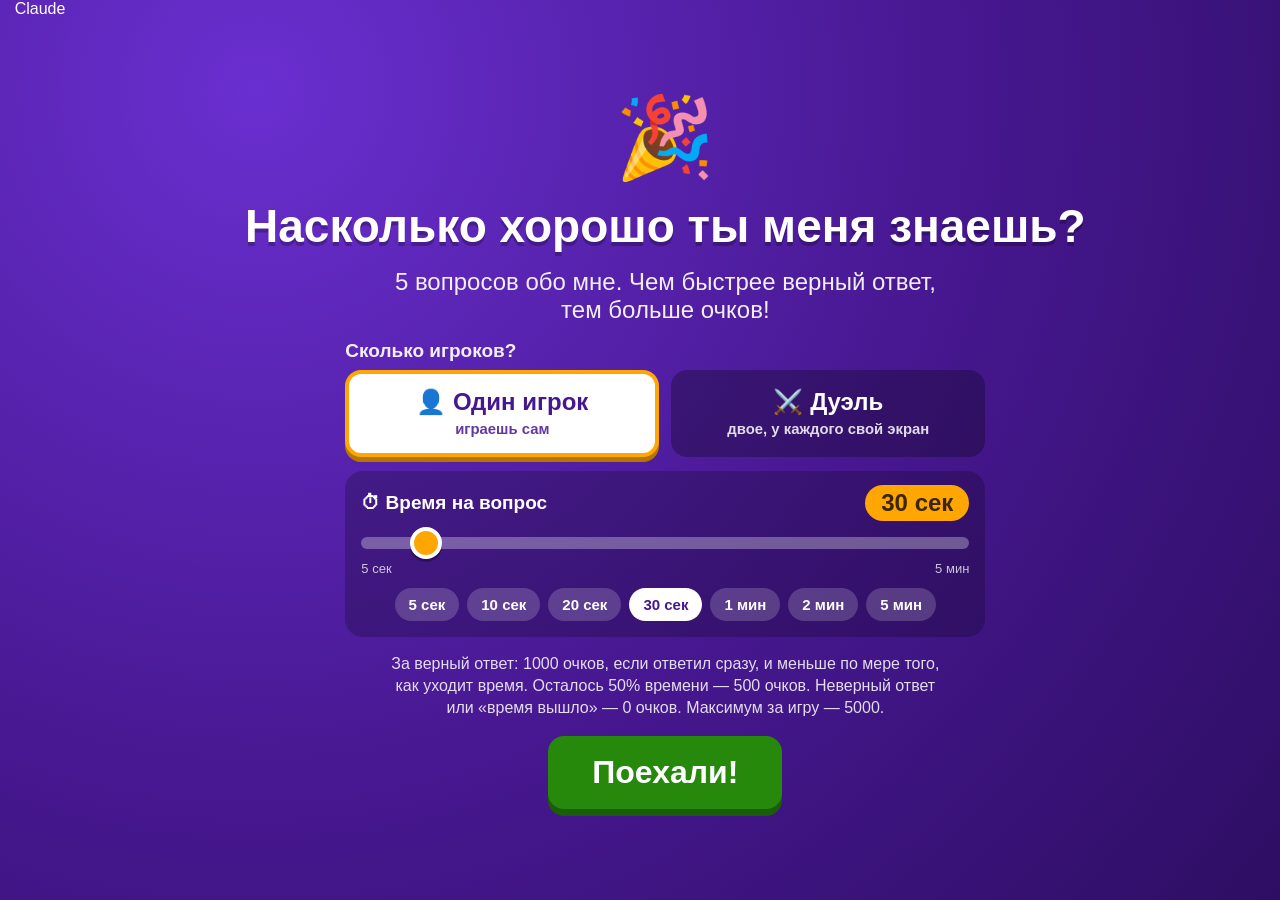
==== index.html.html @ 0a827921 "Add files via upload ok" ====
Claude
<!DOCTYPE html>
<html lang="ru">
<head>
<meta charset="UTF-8">
<meta name="viewport" content="width=device-width, initial-scale=1">
<title>Насколько хорошо ты меня знаешь?</title>
<style>
  * { box-sizing: border-box; margin: 0; padding: 0; -webkit-tap-highlight-color: transparent; }
  html, body { height: 100%; }
  body {
    font-family: "Trebuchet MS", "Segoe UI", Arial, sans-serif;
    background: #46178f;
    background: radial-gradient(circle at 20% 10%, #6a2fd0 0%, #46178f 55%, #2d0e63 100%);
    color: #fff;
    display: flex;
    justify-content: center;
    min-height: 100vh;
  }
  #app {
    width: 100%;
    max-width: 1200px;
    display: flex;
    flex-direction: column;
    padding: 14px;
    min-height: 100vh;
  }
  .screen { display: none; flex: 1; flex-direction: column; }
  .screen.active { display: flex; }

  /* ---------- Общие кнопки ---------- */
  .big-btn {
    border: none; cursor: pointer; color: #fff; font-weight: 800;
    font-family: inherit;
    font-size: clamp(22px, 6vw, 32px);
    padding: 18px 44px; border-radius: 16px;
    background: #26890c;
    box-shadow: 0 7px 0 #1a5f08;
    transition: transform .08s, box-shadow .08s;
  }
  .big-btn:hover { transform: translateY(-2px); box-shadow: 0 9px 0 #1a5f08; }
  .big-btn:active { transform: translateY(6px); box-shadow: 0 1px 0 #1a5f08; }
  .big-btn.blue { background: #1368ce; box-shadow: 0 7px 0 #0d4a94; }
  .big-btn.blue:hover { box-shadow: 0 9px 0 #0d4a94; }
  .big-btn.blue:active { box-shadow: 0 1px 0 #0d4a94; }
  .big-btn.orange { background: #ffa602; color: #3a2500; box-shadow: 0 7px 0 #b57600; }
  .big-btn.orange:hover { box-shadow: 0 9px 0 #b57600; }
  .big-btn.orange:active { box-shadow: 0 1px 0 #b57600; }
  .big-btn.mid { font-size: 20px; padding: 12px 26px; }
  .small-btn {
    border: none; cursor: pointer; color: #fff; font-family: inherit; font-weight: 800;
    font-size: 16px; padding: 8px 16px; border-radius: 12px;
    background: rgba(0,0,0,.3);
  }
  .small-btn:hover { background: rgba(0,0,0,.45); }

  /* ---------- Стартовый экран ---------- */
  .center {
    flex: 1; display: flex; flex-direction: column;
    align-items: center; justify-content: center; text-align: center; gap: 22px;
    padding: 20px 6px;
  }
  .logo { font-size: clamp(64px, 18vw, 110px); animation: bounce 1.6s ease-in-out infinite; }
  .start .logo { font-size: clamp(48px, 12vw, 80px); }
  .start { gap: 16px; }
  h1 { font-size: clamp(30px, 8vw, 54px); line-height: 1.1; text-shadow: 0 4px 0 rgba(0,0,0,.25); }
  .start h1 { font-size: clamp(28px, 7vw, 46px); }
  .sub { font-size: clamp(17px, 4.5vw, 24px); opacity: .92; max-width: 560px; }
  .hint { font-size: clamp(14px, 3.4vw, 16px); opacity: .85; max-width: 560px; line-height: 1.4; }

  .setup { width: 100%; max-width: 640px; display: flex; flex-direction: column; gap: 14px; text-align: left; }
  .setup-title { font-weight: 800; font-size: clamp(16px, 4vw, 19px); opacity: .92; margin-bottom: 8px; }
  .mode-row { display: flex; gap: 12px; }
  .mode-btn {
    flex: 1; cursor: pointer; font-family: inherit; font-weight: 800; color: #fff;
    background: rgba(0,0,0,.28); border: 4px solid transparent; border-radius: 16px;
    padding: 14px 10px; font-size: clamp(17px, 4.4vw, 24px); line-height: 1.2; text-align: center;
    transition: transform .08s, background .15s;
  }
  .mode-btn small { display: block; font-weight: 600; font-size: .62em; opacity: .85; margin-top: 4px; }
  .mode-btn:hover { transform: translateY(-2px); }
  .mode-btn.active { background: #fff; color: #46178f; border-color: #ffa602; box-shadow: 0 5px 0 #b57600; }
  .time-card { background: rgba(0,0,0,.22); border-radius: 18px; padding: 14px 16px 16px; }
  .time-head { display: flex; justify-content: space-between; align-items: center; gap: 10px; margin-bottom: 4px; font-weight: 800; font-size: clamp(16px, 4vw, 19px); }
  .time-value { background: #ffa602; color: #3a2500; border-radius: 999px; padding: 4px 16px; font-size: clamp(18px, 4.6vw, 24px); font-weight: 900; white-space: nowrap; }
  #time-range { -webkit-appearance: none; appearance: none; width: 100%; height: 36px; background: transparent; cursor: pointer; }
  #time-range::-webkit-slider-runnable-track { height: 12px; border-radius: 99px; background: rgba(255,255,255,.3); }
  #time-range::-webkit-slider-thumb { -webkit-appearance: none; appearance: none; width: 32px; height: 32px; margin-top: -10px; border-radius: 50%; background: #ffa602; border: 4px solid #fff; box-shadow: 0 3px 0 rgba(0,0,0,.3); }
  #time-range::-moz-range-track { height: 12px; border-radius: 99px; background: rgba(255,255,255,.3); }
  #time-range::-moz-range-thumb { width: 24px; height: 24px; border-radius: 50%; background: #ffa602; border: 4px solid #fff; }
  .range-scale { display: flex; justify-content: space-between; font-size: 13px; opacity: .75; }
  .chips { display: flex; flex-wrap: wrap; gap: 8px; margin-top: 12px; justify-content: center; }
  .chip {
    border: none; cursor: pointer; font-family: inherit; font-weight: 800; color: #fff;
    background: rgba(255,255,255,.18); border-radius: 999px; padding: 8px 14px; font-size: 15px;
  }
  .chip:hover { background: rgba(255,255,255,.3); }
  .chip.active { background: #fff; color: #46178f; }

  /* ---------- Игровой экран ---------- */
  .gamebar { margin-bottom: 8px; }
  .arena { flex: 1; position: relative; }
  .arena.solo { display: flex; flex-direction: column; max-width: 900px; width: 100%; margin: 0 auto; }
  .arena.duel { display: grid; grid-template-columns: 1fr 1fr; gap: 14px; }

  .vs {
    position: absolute; left: 50%; top: 50%; transform: translate(-50%, -50%);
    width: 56px; height: 56px; border-radius: 50%; z-index: 5;
    background: #ffa602; color: #3a2500; font-weight: 900; font-size: 20px;
    display: flex; align-items: center; justify-content: center;
    box-shadow: 0 4px 0 #b57600, 0 0 0 5px #46178f;
  }

  .banner {
    display: none; background: #fff; color: #222; border-radius: 18px;
    padding: 14px 16px; margin-bottom: 12px; gap: 12px;
    flex-wrap: wrap; align-items: center; justify-content: center; text-align: center;
    box-shadow: 0 6px 0 rgba(0,0,0,.25);
  }
  .banner.show { display: flex; animation: pop .5s ease; }
  .banner-text { font-size: clamp(20px, 4.6vw, 30px); font-weight: 900; flex: 1 1 260px; }
  .banner-btns { display: flex; gap: 10px; flex-wrap: wrap; justify-content: center; }

  /* ---------- Панель игрока ---------- */
  .panel {
    --q: clamp(22px, 5.6vw, 38px);
    --a: clamp(19px, 4.8vw, 32px);
    --ah: 110px;
    --qh: 110px;
    --pc: #ffffff;
    display: flex; flex-direction: column; min-width: 0; flex: 1;
  }
  .panel.duel {
    --q: clamp(16px, 2.3vw, 28px);
    --a: clamp(15px, 1.9vw, 24px);
    --ah: 76px;
    --qh: 84px;
    border: 4px solid var(--pc);
    background: rgba(0,0,0,.2);
    border-radius: 22px;
    padding: 10px;
    transition: box-shadow .3s;
  }
  .panel.duel.winner { box-shadow: 0 0 0 5px #ffd54a, 0 0 30px 6px rgba(255,213,74,.6); }
  .quiz { flex: 1; display: flex; flex-direction: column; }

  .topbar { display: flex; align-items: center; justify-content: space-between; gap: 8px; margin-bottom: 10px; flex-wrap: wrap; }
  .pill {
    background: rgba(0,0,0,.28); border-radius: 999px;
    padding: 8px 18px; font-weight: 800; font-size: clamp(16px, 4.2vw, 22px);
    white-space: nowrap;
  }
  .panel.duel .pill { padding: 5px 12px; font-size: clamp(13px, 1.6vw, 18px); }
  .pill.name { color: #fff; text-shadow: 0 1px 0 rgba(0,0,0,.3); }
  .pill.score { background: #ffa602; color: #3a2500; box-shadow: 0 4px 0 #b57600; }
  .pill.score.pop { animation: pop .4s ease; }
  .pill.time { min-width: 84px; text-align: center; }
  .pill.time.low { background: #e21b3c; animation: pulse .6s ease-in-out infinite; }
  .progress { height: 10px; background: rgba(255,255,255,.2); border-radius: 99px; overflow: hidden; margin-bottom: 10px; }
  .panel.duel .progress { height: 8px; margin-bottom: 8px; }
  .progress > div { height: 100%; width: 0; background: #fff; border-radius: 99px; transition: width .4s ease; }

  /* Полоска времени с очками, которые можно заработать прямо сейчас */
  .timebar { position: relative; height: 22px; background: rgba(255,255,255,.2); border-radius: 99px; overflow: hidden; margin-bottom: 12px; }
  .panel.duel .timebar { height: 18px; margin-bottom: 10px; }
  .timebar > div { height: 100%; width: 100%; background: #4cd137; border-radius: 99px; transition: width .12s linear, background .3s; }
  .timebar > div.orange { background: #ffa602; }
  .timebar > div.red { background: #e21b3c; }
  .timelabel {
    position: absolute; top: 0; left: 0; right: 0; bottom: 0;
    display: flex; align-items: center; justify-content: center;
    font-size: 14px; font-weight: 900; text-shadow: 0 1px 3px rgba(0,0,0,.7);
  }
  .panel.duel .timelabel { font-size: 12px; }

  .question-box {
    background: #fff; color: #222; border-radius: 18px;
    padding: 18px 14px; text-align: center;
    font-size: var(--q); font-weight: 800; line-height: 1.2;
    box-shadow: 0 6px 0 rgba(0,0,0,.25);
    min-height: var(--qh); display: flex; align-items: center; justify-content: center;
    margin-bottom: 12px;
  }
  .panel.duel .question-box { padding: 10px 10px; box-shadow: 0 4px 0 rgba(0,0,0,.25); border-radius: 14px; }

  .answers {
    flex: 1; display: grid; grid-template-columns: 1fr 1fr; gap: 12px;
    grid-auto-rows: minmax(var(--ah), 1fr);
  }
  .panel.duel .answers { gap: 8px; }
  .ans {
    border: none; cursor: pointer; color: #fff; font-family: inherit;
    border-radius: 14px; padding: 12px 14px;
    display: flex; align-items: center; gap: 12px; text-align: left;
    font-size: var(--a); font-weight: 800;
    box-shadow: 0 6px 0 rgba(0,0,0,.3);
    transition: transform .08s, box-shadow .08s, opacity .25s, filter .25s;
    position: relative; overflow: hidden;
  }
  .panel.duel .ans { padding: 8px 10px; gap: 8px; box-shadow: 0 4px 0 rgba(0,0,0,.3); border-radius: 12px; }
  .ans .shape { font-size: calc(var(--a) * 1.2); width: 1.2em; text-align: center; flex-shrink: 0; text-shadow: 0 2px 0 rgba(0,0,0,.25); }
  .ans .txt { flex: 1; word-break: break-word; line-height: 1.15; }
  .ans .mark { font-size: calc(var(--a) * 1.2); }
  .ans .keyhint {
    position: absolute; bottom: 3px; right: 6px;
    background: rgba(0,0,0,.35); border-radius: 6px;
    font-size: 12px; padding: 1px 7px; font-weight: 800;
  }
  .ans:hover:not(:disabled) { transform: translateY(-2px); }
  .ans:active:not(:disabled) { transform: translateY(4px); box-shadow: 0 1px 0 rgba(0,0,0,.3); }
  .ans.c0 { background: #e21b3c; }
  .ans.c1 { background: #1368ce; }
  .ans.c2 { background: #d89e00; }
  .ans.c3 { background: #26890c; }
  .ans:disabled { cursor: default; }
  .ans.dim { opacity: .35; filter: grayscale(.6); }
  .ans.right { animation: pop .5s ease; outline: 5px solid #fff; }
  .ans.wrong { animation: shake .45s ease; }

  .feedback { margin-top: 12px; display: none; flex-direction: column; align-items: center; gap: 12px; }
  .feedback.show { display: flex; }
  .fb-text {
    font-size: clamp(20px, 5vw, 30px); font-weight: 800; text-align: center;
    padding: 10px 20px; border-radius: 14px; width: 100%;
  }
  .fb-text.ok { background: #26890c; }
  .fb-text.bad { background: #e21b3c; }
  .panel.duel .feedback { flex-direction: row; gap: 8px; margin-top: 8px; }
  .panel.duel .fb-text { width: auto; flex: 1; font-size: clamp(14px, 1.7vw, 20px); padding: 8px 10px; }
  .panel.duel .big-btn { font-size: clamp(15px, 1.8vw, 20px); padding: 10px 16px; box-shadow: 0 5px 0 #0d4a94; white-space: nowrap; }

  /* ---------- Результат игрока ---------- */
  .result { padding: 10px 4px; gap: 14px; }
  .result-score {
    font-size: clamp(60px, 20vw, 120px); font-weight: 900; line-height: 1;
    background: #ffa602; color: #3a2500; border-radius: 28px;
    padding: 14px 34px; box-shadow: 0 8px 0 #b57600;
    animation: pop .7s ease;
  }
  .result-sub { font-size: clamp(16px, 4vw, 22px); font-weight: 800; opacity: .92; }
  .result-emoji { font-size: clamp(70px, 20vw, 120px); animation: bounce 1.4s ease-in-out infinite; }
  .result-title { font-size: clamp(28px, 7vw, 46px); font-weight: 900; }
  .result-text { font-size: clamp(18px, 4.6vw, 26px); max-width: 600px; line-height: 1.3; }
  .result-note { font-size: clamp(16px, 4vw, 22px); font-weight: 800; opacity: .9; animation: blink 1.4s ease-in-out infinite; }
  .result-btns { display: flex; gap: 12px; flex-wrap: wrap; justify-content: center; }
  .panel.duel .result-emoji { font-size: clamp(48px, 7vw, 80px); }
  .panel.duel .result-score { font-size: clamp(40px, 6vw, 72px); padding: 8px 22px; border-radius: 20px; }
  .panel.duel .result-sub { font-size: clamp(13px, 1.7vw, 18px); }
  .panel.duel .result-title { font-size: clamp(20px, 3vw, 32px); }
  .panel.duel .result-text { font-size: clamp(15px, 2vw, 20px); }
  .panel.duel .result-note { font-size: clamp(14px, 1.8vw, 18px); }

  .confetti { position: fixed; top: -20px; width: 12px; height: 18px; z-index: 10; pointer-events: none; animation: fall linear forwards; }

  @keyframes bounce { 0%,100% { transform: translateY(0) } 50% { transform: translateY(-14px) } }
  @keyframes pop { 0% { transform: scale(1) } 40% { transform: scale(1.12) } 100% { transform: scale(1) } }
  @keyframes pulse { 0%,100% { transform: scale(1) } 50% { transform: scale(1.08) } }
  @keyframes shake { 0%,100% { transform: translateX(0) } 20% { transform: translateX(-10px) } 40% { transform: translateX(10px) } 60% { transform: translateX(-8px) } 80% { transform: translateX(8px) } }
  @keyframes fall { to { transform: translateY(110vh) rotate(720deg); opacity: .9; } }
  @keyframes blink { 0%,100% { opacity: .95 } 50% { opacity: .45 } }

  /* Подсказки клавиш не нужны на сенсорных экранах */
  @media (hover: none) { .ans .keyhint { display: none; } }

  /* Узкие экраны (телефон вертикально) */
  @media (max-width: 700px) {
    #app { padding: 10px; }
    .arena.duel { grid-template-columns: 1fr; gap: 12px; }
    .vs { display: none; }
    .panel.duel { --q: 18px; --a: 16px; --ah: 58px; --qh: 66px; padding: 8px; }
    .panel.duel .pill { font-size: 14px; }
    .panel.duel .fb-text { font-size: 15px; }
    .panel.duel .big-btn { font-size: 16px; padding: 9px 14px; }
    .panel.duel .result-emoji { font-size: 52px; }
    .panel.duel .result-score { font-size: 46px; }
    .panel.duel .result-title { font-size: 22px; }
    .panel.duel .result-text { font-size: 16px; }
  }
  @media (max-width: 560px) {
    .panel.solo .answers { grid-template-columns: 1fr; grid-auto-rows: minmax(74px, auto); gap: 10px; }
    .panel.solo .question-box { min-height: 90px; padding: 16px 12px; }
  }
</style>
</head>
<body>
<div id="app">

  <!-- Старт и настройки -->
  <section id="screen-start" class="screen active">
    <div class="center start">
      <div class="logo">🎉</div>
      <h1>Насколько хорошо ты меня знаешь?</h1>
      <p class="sub">5 вопросов обо мне. Чем быстрее верный ответ, тем больше очков!</p>

      <div class="setup">
        <div>
          <div class="setup-title">Сколько игроков?</div>
          <div class="mode-row">
            <button class="mode-btn active" id="btn-mode-solo" type="button">👤 Один игрок<small>играешь сам</small></button>
            <button class="mode-btn" id="btn-mode-duel" type="button">⚔️ Дуэль<small>двое, у каждого свой экран</small></button>
          </div>
        </div>

        <div class="time-card">
          <div class="time-head">
            <span>⏱ Время на вопрос</span>
            <span class="time-value" id="time-value">30 сек</span>
          </div>
          <input type="range" id="time-range" min="5" max="300" step="5" value="30" aria-label="Время на вопрос">
          <div class="range-scale"><span>5 сек</span><span>5 мин</span></div>
          <div class="chips" id="presets"></div>
        </div>
      </div>

      <p class="hint">За верный ответ: 1000 очков, если ответил сразу, и меньше по мере того, как уходит время. Осталось 50% времени — 500 очков. Неверный ответ или «время вышло» — 0 очков. Максимум за игру — 5000.</p>
      <p class="hint" id="duel-hint" style="display:none">В дуэли на телефоне и планшете жмите на свою половину. На компьютере: Игрок 1 — клавиши A S D F, Игрок 2 — клавиши J K L ;</p>

      <button class="big-btn" id="btn-start" type="button">Поехали!</button>
    </div>
  </section>

  <!-- Игра -->
  <section id="screen-game" class="screen">
    <div class="gamebar"><button class="small-btn" id="btn-menu" type="button">← В меню</button></div>
    <div class="banner" id="banner"></div>
    <div class="arena" id="arena"></div>
  </section>

</div>

<script>
(function () {
  var QUESTIONS = [
    { q: "Какой мой любимый цвет?",
      a: ["Красный", "Синий", "Чёрный", "Оранжевый"], c: 3 },
    { q: "Какая моя любимая аудиокнига?",
      a: ["Гарри Поттер", "Как приручить дракона", "Приключения семейки из Шербура", "Алиса в Стране чудес"], c: 0 },
    { q: "Какая моя любимая игра?",
      a: ["Minecraft", "Roblox", "Dors Paradox", "Portal 2"], c: 0 },
    { q: "Сколько мне лет?",
      a: ["9", "10", "11", "8"], c: 1 },
    { q: "Какая моя позиция в футболе?",
      a: ["Защитник", "Вратарь", "Нападающий", "Полузащитник"], c: 0 }
  ];

  var MAX_POINTS = 1000;           // очков за верный ответ при 100% оставшегося времени
  var TIMEUP = "Время вышло! ⏰";
  var SHAPES = ["▲", "◆", "●", "■"];
  var GOOD_EMO = ["🎉", "🔥", "😎", "🚀", "👏"];
  var BAD = ["Не угадал(а) 😅", "Мимо! Но не сдавайся 💪", "Ой, почти 🙈", "Не-а! Бывает 🤷", "Увы, не то 😄"];

  var RESULTS = [
    { min: 5, emoji: "🏆", title: "Ты мой лучший друг!",
      text: "Ты знаешь обо мне ВСЁ! Даже я бы так не ответил(а). Звание «Супердруг» твоё!" },
    { min: 4, emoji: "🥳", title: "Почти идеально!",
      text: "Всего одна ошибка! Ты настоящий друг, просто ещё немного секретов осталось." },
    { min: 3, emoji: "😎", title: "Хороший друг!",
      text: "Больше половины верно. Нам надо чаще гулять и болтать, чтобы стало 5 из 5!" },
    { min: 2, emoji: "🤔", title: "Мы только знакомимся",
      text: "Что-то ты угадал(а), но мне пора рассказать тебе о себе побольше!" },
    { min: 0, emoji: "🙈", title: "Эй, мы вообще знакомы?",
      text: "Почти ни одного балла... Не переживай! Попробуй ещё раз, теперь ты точно запомнишь." }
  ];

  var PRESETS = [[5, "5 сек"], [10, "10 сек"], [20, "20 сек"], [30, "30 сек"], [60, "1 мин"], [120, "2 мин"], [300, "5 мин"]];

  function $(id) { return document.getElementById(id); }

  function el(tag, cls, text) {
    var e = document.createElement(tag);
    if (cls) e.className = cls;
    if (text !== undefined && text !== null) e.textContent = text;
    return e;
  }

  function show(name) {
    var screens = document.querySelectorAll(".screen");
    for (var i = 0; i < screens.length; i++) screens[i].classList.remove("active");
    $("screen-" + name).classList.add("active");
    window.scrollTo(0, 0);
  }

  function pickResult(correct) {
    for (var i = 0; i < RESULTS.length; i++) {
      if (correct >= RESULTS[i].min) return RESULTS[i];
    }
    return RESULTS[RESULTS.length - 1];
  }

  function plural(n) {
    var a = n % 100, b = n % 10;
    if (a >= 11 && a <= 14) return "очков";
    if (b === 1) return "очко";
    if (b >= 2 && b <= 4) return "очка";
    return "очков";
  }

  function fmtTime(s) {
    if (s < 60) return s + " сек";
    var m = Math.floor(s / 60), r = s % 60;
    return r ? (m + " мин " + r + " сек") : (m + " мин");
  }

  function fmtClock(sec) {
    if (sec < 60) return String(sec);
    var m = Math.floor(sec / 60), r = sec % 60;
    return m + ":" + (r < 10 ? "0" : "") + r;
  }

  function confetti() {
    var colors = ["#e21b3c", "#1368ce", "#ffa602", "#26890c", "#ffffff", "#ff66c4"];
    for (var i = 0; i < 70; i++) {
      var d = document.createElement("div");
      d.className = "confetti";
      d.style.left = Math.random() * 100 + "vw";
      d.style.background = colors[Math.floor(Math.random() * colors.length)];
      d.style.animationDuration = (2.2 + Math.random() * 2.5) + "s";
      d.style.animationDelay = (Math.random() * 0.8) + "s";
      document.body.appendChild(d);
      (function (node) {
        setTimeout(function () { if (node.parentNode) node.parentNode.removeChild(node); }, 6000);
      })(d);
    }
  }

  /* =====================================================
     Панель игрока: у каждой панели своё состояние
     (номер вопроса, очки, таймер), поэтому игроки
     в дуэли никак не зависят друг от друга.
     ===================================================== */
  function Panel(cfg) {
    var N = QUESTIONS.length;
    var LIMIT_MS = (cfg.timeLimit || 30) * 1000;
    var idx = 0, score = 0, correct = 0, locked = false, done = false, lastChoose = 0;
    var timerId = null, deadline = 0;

    var root = el("div", "panel " + cfg.cls);
    if (cfg.color) root.style.setProperty("--pc", cfg.color);

    // --- вид с вопросами ---
    var quiz = el("div", "quiz");
    var top = el("div", "topbar");
    var namePill = null;
    if (cfg.name) {
      namePill = el("div", "pill name", cfg.name);
      namePill.style.background = cfg.color;
      top.appendChild(namePill);
    }
    var counter = el("div", "pill");
    var timePill = el("div", "pill time");
    var scoreEl = el("div", "pill score");
    top.appendChild(counter);
    top.appendChild(timePill);
    top.appendChild(scoreEl);

    var prog = el("div", "progress");
    var bar = el("div");
    prog.appendChild(bar);

    var tbar = el("div", "timebar");
    var timeFill = el("div");
    var timeLabel = el("span", "timelabel");
    tbar.appendChild(timeFill);
    tbar.appendChild(timeLabel);

    var qbox = el("div", "question-box");
    var answers = el("div", "answers");

    var fb = el("div", "feedback");
    var fbText = el("div", "fb-text");
    var nextBtn = el("button", "big-btn blue", "Дальше ➜");
    nextBtn.type = "button";
    fb.appendChild(fbText);
    fb.appendChild(nextBtn);

    quiz.appendChild(top);
    quiz.appendChild(prog);
    quiz.appendChild(tbar);
    quiz.appendChild(qbox);
    quiz.appendChild(answers);
    quiz.appendChild(fb);

    // --- вид с результатом ---
    var res = el("div", "center result");
    var rEmoji = el("div", "result-emoji");
    var rScore = el("div", "result-score");
    var rSub = el("div", "result-sub");
    var rTitle = el("div", "result-title");
    var rText = el("p", "result-text");
    var rNote = el("div", "result-note");
    res.appendChild(rEmoji);
    res.appendChild(rScore);
    res.appendChild(rSub);
    res.appendChild(rTitle);
    res.appendChild(rText);
    res.appendChild(rNote);
    if (!cfg.duel) {
      var rb = el("div", "result-btns");
      var again = el("button", "big-btn", "Сыграть ещё раз");
      again.type = "button";
      again.addEventListener("click", function () { if (cfg.onRestart) cfg.onRestart(); });
      var menu = el("button", "big-btn blue", "В меню");
      menu.type = "button";
      menu.addEventListener("click", function () { if (cfg.onMenu) cfg.onMenu(); });
      rb.appendChild(again);
      rb.appendChild(menu);
      res.appendChild(rb);
    }
    res.style.display = "none";

    root.appendChild(quiz);
    root.appendChild(res);

    function setScore(pop) {
      scoreEl.textContent = "Счёт: " + score;
      if (pop) {
        scoreEl.classList.remove("pop");
        void scoreEl.offsetWidth;
        scoreEl.classList.add("pop");
      }
    }

    // Очки строго по доле оставшегося времени: 100% = 1000, 50% = 500, 1% = 10
    function pointsFor(msLeft) {
      var frac = msLeft / LIMIT_MS;
      if (frac < 0) frac = 0;
      if (frac > 1) frac = 1;
      return Math.round(frac * MAX_POINTS);
    }

    function render() {
      locked = false;
      var item = QUESTIONS[idx];
      counter.textContent = cfg.duel ? ((idx + 1) + "/" + N) : ("Вопрос " + (idx + 1) + " из " + N);
      bar.style.width = (idx / N * 100) + "%";
      qbox.textContent = item.q;
      fb.classList.remove("show");
      setScore(false);

      answers.innerHTML = "";
      for (var i = 0; i < item.a.length; i++) {
        (function (i) {
          var b = el("button", "ans c" + i);
          b.type = "button";
          b.appendChild(el("span", "shape", SHAPES[i]));
          b.appendChild(el("span", "txt", item.a[i]));
          if (cfg.keyLabels) b.appendChild(el("span", "keyhint", cfg.keyLabels[i]));
          b.addEventListener("click", function () { choose(i); });
          answers.appendChild(b);
        })(i);
      }
      nextBtn.textContent = (idx === N - 1) ? "Результат 🏁" : "Дальше ➜";
      startTimer();
    }

    // ----- таймер вопроса (у каждой панели свой) -----
    function stopTimer() {
      if (timerId) { clearInterval(timerId); timerId = null; }
    }

    function updateTimerUI(ms) {
      if (ms < 0) ms = 0;
      var sec = Math.ceil(ms / 1000);
      var frac = ms / LIMIT_MS;
      timePill.textContent = "⏱ " + fmtClock(sec);
      timeFill.style.width = (frac * 100) + "%";
      timeLabel.textContent = "⚡ +" + pointsFor(ms);
      var red = frac <= 0.17 && sec <= 30;
      var orange = !red && frac <= 0.34 && sec <= 60;
      timePill.classList.toggle("low", red || orange);
      timeFill.className = red ? "red" : (orange ? "orange" : "");
    }

    function tick() {
      var left = deadline - Date.now();
      if (left <= 0) {
        stopTimer();
        updateTimerUI(0);
        timeUp();
        return;
      }
      updateTimerUI(left);
    }

    function startTimer() {
      stopTimer();
      deadline = Date.now() + LIMIT_MS;
      updateTimerUI(LIMIT_MS);
      timerId = setInterval(tick, 100);
    }

    // chosen: номер выбранного ответа или -1, если время вышло
    function reveal(chosen) {
      var item = QUESTIONS[idx];
      var buttons = answers.children;
      for (var k = 0; k < buttons.length; k++) {
        buttons[k].disabled = true;
        if (k === item.c) {
          buttons[k].classList.add("right");
          buttons[k].appendChild(el("span", "mark", "✓"));
        } else if (k === chosen) {
          buttons[k].classList.add("wrong");
          buttons[k].appendChild(el("span", "mark", "✗"));
        } else {
          buttons[k].classList.add("dim");
        }
      }
    }

    function choose(i) {
      if (locked || done) return;
      var left = deadline - Date.now();
      if (left <= 0) { stopTimer(); updateTimerUI(0); timeUp(); return; }
      locked = true;
      lastChoose = Date.now();
      stopTimer();
      var ok = (i === QUESTIONS[idx].c);
      reveal(i);

      if (ok) {
        var pts = pointsFor(left);
        score += pts;
        correct++;
        setScore(true);
        fbText.className = "fb-text ok";
        fbText.textContent = pts > 0
          ? ("Верно! +" + pts + " " + plural(pts) + " " + GOOD_EMO[idx % GOOD_EMO.length])
          : "Верно, но слишком поздно: +0 очков 😅";
      } else {
        fbText.className = "fb-text bad";
        fbText.textContent = BAD[idx % BAD.length];
      }
      fb.classList.add("show");
    }

    function timeUp() {
      if (locked || done) return;
      locked = true;
      lastChoose = Date.now();
      reveal(-1);
      fbText.className = "fb-text bad";
      fbText.textContent = TIMEUP;
      fb.classList.add("show");
    }

    function next() {
      if (!locked || done) return;
      idx++;
      if (idx >= N) { finish(); } else { render(); }
    }

    function finish() {
      done = true;
      stopTimer();
      var r = pickResult(correct);
      rEmoji.textContent = r.emoji;
      rScore.textContent = String(score);
      rSub.textContent = "очков из " + (N * MAX_POINTS) + " · верно " + correct + " из " + N;
      rTitle.textContent = r.title;
      rText.textContent = r.text;
      rNote.textContent = cfg.duel ? "⏳ Ждём соперника…" : "";
      quiz.style.display = "none";
      res.style.display = "";
      if (!cfg.duel && correct >= 4) confetti();
      if (cfg.onFinish) cfg.onFinish();
    }

    nextBtn.addEventListener("click", next);

    render();

    return {
      root: root,
      destroy: function () { stopTimer(); },
      isDone: function () { return done; },
      getScore: function () { return score; },
      setNote: function (t) { rNote.textContent = t; rNote.style.animation = "none"; },
      markWinner: function () {
        root.classList.add("winner");
        if (namePill) namePill.textContent = "👑 " + cfg.name;
      },
      handleKey: function (code) {
        if (!cfg.keys) return false;
        var k = cfg.keys.indexOf(code);
        if (k < 0) return false;
        if (done) return true;
        if (!locked) { choose(k); }
        else if (Date.now() - lastChoose > 600) { next(); }
        return true;
      }
    };
  }

  /* =====================================================
     Настройки и управление режимами
     ===================================================== */
  var settings = { mode: "solo", time: 30 };
  var arena = $("arena");
  var banner = $("banner");
  var rangeEl = $("time-range");
  var chips = [];
  var panels = [];
  var mode = "solo";

  function syncSetup() {
    rangeEl.value = String(settings.time);
    $("time-value").textContent = fmtTime(settings.time);
    for (var i = 0; i < chips.length; i++) {
      if (chips[i].secs === settings.time) chips[i].btn.classList.add("active");
      else chips[i].btn.classList.remove("active");
    }
    if (settings.mode === "solo") {
      $("btn-mode-solo").classList.add("active");
      $("btn-mode-duel").classList.remove("active");
    } else {
      $("btn-mode-duel").classList.add("active");
      $("btn-mode-solo").classList.remove("active");
    }
    $("duel-hint").style.display = settings.mode === "duel" ? "" : "none";
  }

  function buildPresets() {
    var box = $("presets");
    PRESETS.forEach(function (p) {
      var b = el("button", "chip", p[1]);
      b.type = "button";
      b.addEventListener("click", function () { settings.time = p[0]; syncSetup(); });
      box.appendChild(b);
      chips.push({ btn: b, secs: p[0] });
    });
  }

  function clearGame() {
    for (var i = 0; i < panels.length; i++) panels[i].destroy();
    panels = [];
    arena.innerHTML = "";
    banner.innerHTML = "";
    banner.classList.remove("show");
  }

  function toMenu() {
    clearGame();
    show("start");
  }

  function startGame() {
    mode = settings.mode;
    clearGame();
    arena.className = "arena " + mode;

    if (mode === "solo") {
      var p = Panel({
        cls: "solo", duel: false, timeLimit: settings.time,
        onRestart: startGame,
        onMenu: toMenu
      });
      panels.push(p);
      arena.appendChild(p.root);
    } else {
      var p1 = Panel({
        name: "Игрок 1", color: "#1fb6ff", cls: "duel", duel: true, timeLimit: settings.time,
        keys: ["KeyA", "KeyS", "KeyD", "KeyF"], keyLabels: ["A", "S", "D", "F"],
        onFinish: checkEnd
      });
      var p2 = Panel({
        name: "Игрок 2", color: "#ff4fa3", cls: "duel", duel: true, timeLimit: settings.time,
        keys: ["KeyJ", "KeyK", "KeyL", "Semicolon"], keyLabels: ["J", "K", "L", ";"],
        onFinish: checkEnd
      });
      panels.push(p1, p2);
      arena.appendChild(p1.root);
      arena.appendChild(el("div", "vs", "VS"));
      arena.appendChild(p2.root);
    }
    show("game");
  }

  function checkEnd() {
    if (mode !== "duel" || panels.length < 2) return;
    var a = panels[0], b = panels[1];
    if (!(a.isDone() && b.isDone())) return;

    var sa = a.getScore(), sb = b.getScore();
    var msg;
    if (sa === sb) {
      msg = "🤝 Ничья! " + sa + " : " + sb + " очков. Вы знаете меня одинаково хорошо!";
      a.setNote("Дуэль окончена!");
      b.setNote("Дуэль окончена!");
    } else {
      var winnerIsA = sa > sb;
      var w = winnerIsA ? a : b;
      var l = winnerIsA ? b : a;
      w.markWinner();
      w.setNote("🏆 Ты победил(а)!");
      l.setNote("Реванш? 😉");
      msg = "🏆 Победил " + (winnerIsA ? "Игрок 1" : "Игрок 2") + "! " + sa + " : " + sb + " очков";
      confetti();
    }

    banner.innerHTML = "";
    banner.appendChild(el("div", "banner-text", msg));
    var btns = el("div", "banner-btns");
    var rematch = el("button", "big-btn mid", "⚔️ Реванш");
    rematch.type = "button";
    rematch.addEventListener("click", startGame);
    var menu = el("button", "big-btn blue mid", "☰ В меню");
    menu.type = "button";
    menu.addEventListener("click", toMenu);
    btns.appendChild(rematch);
    btns.appendChild(menu);
    banner.appendChild(btns);
    banner.classList.add("show");
    if (banner.scrollIntoView) banner.scrollIntoView({ behavior: "smooth", block: "start" });
  }

  // Клавиатура для дуэли на одном компьютере
  document.addEventListener("keydown", function (e) {
    if (e.repeat || e.ctrlKey || e.metaKey || e.altKey) return;
    if (!$("screen-game").classList.contains("active")) return;
    for (var i = 0; i < panels.length; i++) {
      if (panels[i].handleKey(e.code)) { e.preventDefault(); break; }
    }
  });

  rangeEl.addEventListener("input", function () {
    var v = parseInt(rangeEl.value, 10);
    if (isNaN(v)) v = 30;
    settings.time = Math.min(300, Math.max(5, v));
    syncSetup();
  });
  $("btn-mode-solo").addEventListener("click", function () { settings.mode = "solo"; syncSetup(); });
  $("btn-mode-duel").addEventListener("click", function () { settings.mode = "duel"; syncSetup(); });
  $("btn-start").addEventListener("click", startGame);
  $("btn-menu").addEventListener("click", toMenu);

  buildPresets();
  syncSetup();
})();
</script>
</body>
</html>
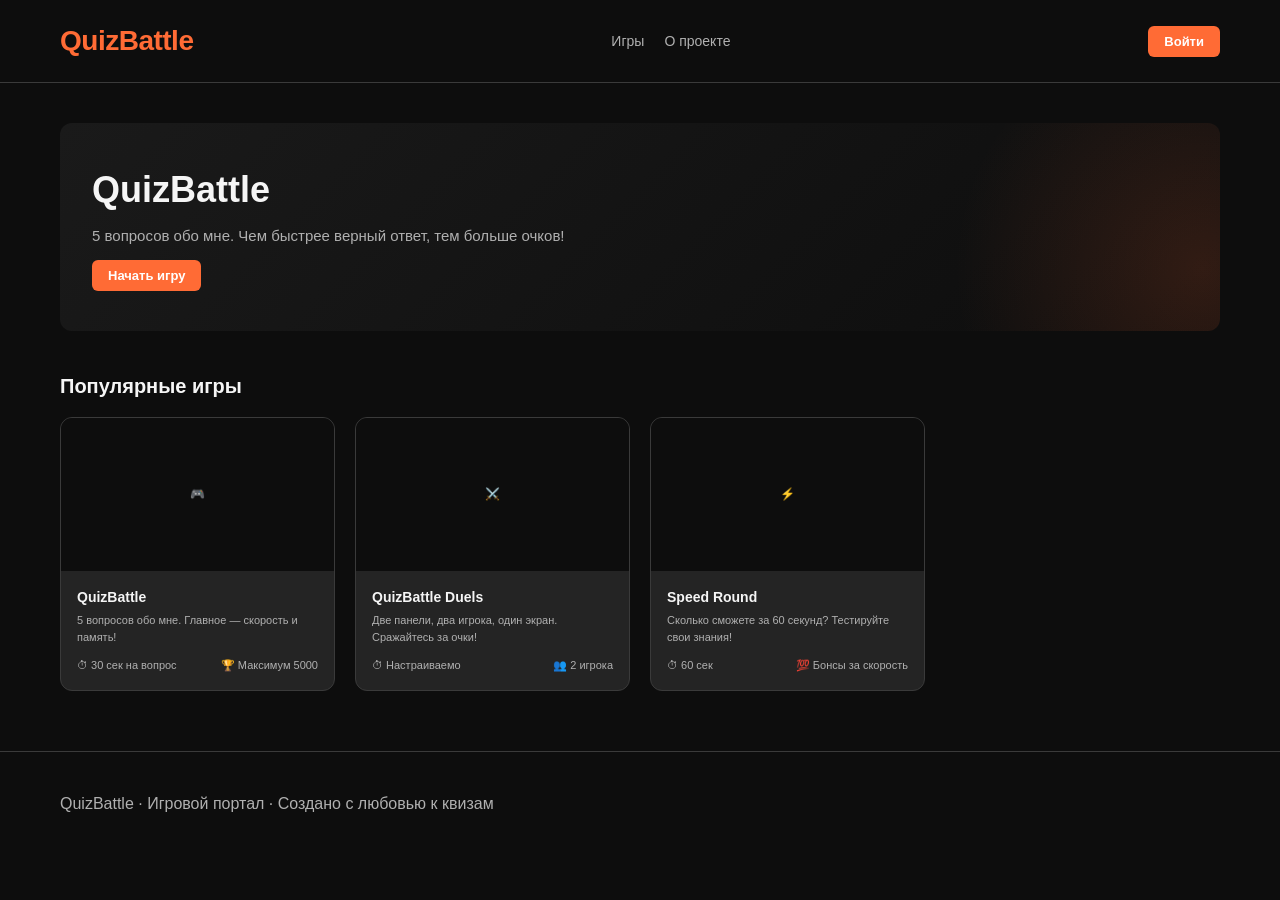
==== commit 9149cbb8: "QuizBattle — игровой портал с главной страницей, выбором игр и современным дизайном в стиле Poki" ====
--- a/index.html.html
+++ b/index.html.html
@@ -1,843 +1,164 @@
-
-
-Claude
-<!DOCTYPE html>
-<html lang="ru">
-<head>
-<meta charset="UTF-8">
-<meta name="viewport" content="width=device-width, initial-scale=1">
-<title>Насколько хорошо ты меня знаешь?</title>
-<style>
-  * { box-sizing: border-box; margin: 0; padding: 0; -webkit-tap-highlight-color: transparent; }
-  html, body { height: 100%; }
-  body {
-    font-family: "Trebuchet MS", "Segoe UI", Arial, sans-serif;
-    background: #46178f;
-    background: radial-gradient(circle at 20% 10%, #6a2fd0 0%, #46178f 55%, #2d0e63 100%);
-    color: #fff;
-    display: flex;
-    justify-content: center;
-    min-height: 100vh;
-  }
-  #app {
-    width: 100%;
-    max-width: 1200px;
-    display: flex;
-    flex-direction: column;
-    padding: 14px;
-    min-height: 100vh;
-  }
-  .screen { display: none; flex: 1; flex-direction: column; }
-  .screen.active { display: flex; }
-
-  /* ---------- Общие кнопки ---------- */
-  .big-btn {
-    border: none; cursor: pointer; color: #fff; font-weight: 800;
-    font-family: inherit;
-    font-size: clamp(22px, 6vw, 32px);
-    padding: 18px 44px; border-radius: 16px;
-    background: #26890c;
-    box-shadow: 0 7px 0 #1a5f08;
-    transition: transform .08s, box-shadow .08s;
-  }
-  .big-btn:hover { transform: translateY(-2px); box-shadow: 0 9px 0 #1a5f08; }
-  .big-btn:active { transform: translateY(6px); box-shadow: 0 1px 0 #1a5f08; }
-  .big-btn.blue { background: #1368ce; box-shadow: 0 7px 0 #0d4a94; }
-  .big-btn.blue:hover { box-shadow: 0 9px 0 #0d4a94; }
-  .big-btn.blue:active { box-shadow: 0 1px 0 #0d4a94; }
-  .big-btn.orange { background: #ffa602; color: #3a2500; box-shadow: 0 7px 0 #b57600; }
-  .big-btn.orange:hover { box-shadow: 0 9px 0 #b57600; }
-  .big-btn.orange:active { box-shadow: 0 1px 0 #b57600; }
-  .big-btn.mid { font-size: 20px; padding: 12px 26px; }
-  .small-btn {
-    border: none; cursor: pointer; color: #fff; font-family: inherit; font-weight: 800;
-    font-size: 16px; padding: 8px 16px; border-radius: 12px;
-    background: rgba(0,0,0,.3);
-  }
-  .small-btn:hover { background: rgba(0,0,0,.45); }
-
-  /* ---------- Стартовый экран ---------- */
-  .center {
-    flex: 1; display: flex; flex-direction: column;
-    align-items: center; justify-content: center; text-align: center; gap: 22px;
-    padding: 20px 6px;
-  }
-  .logo { font-size: clamp(64px, 18vw, 110px); animation: bounce 1.6s ease-in-out infinite; }
-  .start .logo { font-size: clamp(48px, 12vw, 80px); }
-  .start { gap: 16px; }
-  h1 { font-size: clamp(30px, 8vw, 54px); line-height: 1.1; text-shadow: 0 4px 0 rgba(0,0,0,.25); }
-  .start h1 { font-size: clamp(28px, 7vw, 46px); }
-  .sub { font-size: clamp(17px, 4.5vw, 24px); opacity: .92; max-width: 560px; }
-  .hint { font-size: clamp(14px, 3.4vw, 16px); opacity: .85; max-width: 560px; line-height: 1.4; }
-
-  .setup { width: 100%; max-width: 640px; display: flex; flex-direction: column; gap: 14px; text-align: left; }
-  .setup-title { font-weight: 800; font-size: clamp(16px, 4vw, 19px); opacity: .92; margin-bottom: 8px; }
-  .mode-row { display: flex; gap: 12px; }
-  .mode-btn {
-    flex: 1; cursor: pointer; font-family: inherit; font-weight: 800; color: #fff;
-    background: rgba(0,0,0,.28); border: 4px solid transparent; border-radius: 16px;
-    padding: 14px 10px; font-size: clamp(17px, 4.4vw, 24px); line-height: 1.2; text-align: center;
-    transition: transform .08s, background .15s;
-  }
-  .mode-btn small { display: block; font-weight: 600; font-size: .62em; opacity: .85; margin-top: 4px; }
-  .mode-btn:hover { transform: translateY(-2px); }
-  .mode-btn.active { background: #fff; color: #46178f; border-color: #ffa602; box-shadow: 0 5px 0 #b57600; }
-  .time-card { background: rgba(0,0,0,.22); border-radius: 18px; padding: 14px 16px 16px; }
-  .time-head { display: flex; justify-content: space-between; align-items: center; gap: 10px; margin-bottom: 4px; font-weight: 800; font-size: clamp(16px, 4vw, 19px); }
-  .time-value { background: #ffa602; color: #3a2500; border-radius: 999px; padding: 4px 16px; font-size: clamp(18px, 4.6vw, 24px); font-weight: 900; white-space: nowrap; }
-  #time-range { -webkit-appearance: none; appearance: none; width: 100%; height: 36px; background: transparent; cursor: pointer; }
-  #time-range::-webkit-slider-runnable-track { height: 12px; border-radius: 99px; background: rgba(255,255,255,.3); }
-  #time-range::-webkit-slider-thumb { -webkit-appearance: none; appearance: none; width: 32px; height: 32px; margin-top: -10px; border-radius: 50%; background: #ffa602; border: 4px solid #fff; box-shadow: 0 3px 0 rgba(0,0,0,.3); }
-  #time-range::-moz-range-track { height: 12px; border-radius: 99px; background: rgba(255,255,255,.3); }
-  #time-range::-moz-range-thumb { width: 24px; height: 24px; border-radius: 50%; background: #ffa602; border: 4px solid #fff; }
-  .range-scale { display: flex; justify-content: space-between; font-size: 13px; opacity: .75; }
-  .chips { display: flex; flex-wrap: wrap; gap: 8px; margin-top: 12px; justify-content: center; }
-  .chip {
-    border: none; cursor: pointer; font-family: inherit; font-weight: 800; color: #fff;
-    background: rgba(255,255,255,.18); border-radius: 999px; padding: 8px 14px; font-size: 15px;
-  }
-  .chip:hover { background: rgba(255,255,255,.3); }
-  .chip.active { background: #fff; color: #46178f; }
-
-  /* ---------- Игровой экран ---------- */
-  .gamebar { margin-bottom: 8px; }
-  .arena { flex: 1; position: relative; }
-  .arena.solo { display: flex; flex-direction: column; max-width: 900px; width: 100%; margin: 0 auto; }
-  .arena.duel { display: grid; grid-template-columns: 1fr 1fr; gap: 14px; }
-
-  .vs {
-    position: absolute; left: 50%; top: 50%; transform: translate(-50%, -50%);
-    width: 56px; height: 56px; border-radius: 50%; z-index: 5;
-    background: #ffa602; color: #3a2500; font-weight: 900; font-size: 20px;
-    display: flex; align-items: center; justify-content: center;
-    box-shadow: 0 4px 0 #b57600, 0 0 0 5px #46178f;
-  }
-
-  .banner {
-    display: none; background: #fff; color: #222; border-radius: 18px;
-    padding: 14px 16px; margin-bottom: 12px; gap: 12px;
-    flex-wrap: wrap; align-items: center; justify-content: center; text-align: center;
-    box-shadow: 0 6px 0 rgba(0,0,0,.25);
-  }
-  .banner.show { display: flex; animation: pop .5s ease; }
-  .banner-text { font-size: clamp(20px, 4.6vw, 30px); font-weight: 900; flex: 1 1 260px; }
-  .banner-btns { display: flex; gap: 10px; flex-wrap: wrap; justify-content: center; }
-
-  /* ---------- Панель игрока ---------- */
-  .panel {
-    --q: clamp(22px, 5.6vw, 38px);
-    --a: clamp(19px, 4.8vw, 32px);
-    --ah: 110px;
-    --qh: 110px;
-    --pc: #ffffff;
-    display: flex; flex-direction: column; min-width: 0; flex: 1;
-  }
-  .panel.duel {
-    --q: clamp(16px, 2.3vw, 28px);
-    --a: clamp(15px, 1.9vw, 24px);
-    --ah: 76px;
-    --qh: 84px;
-    border: 4px solid var(--pc);
-    background: rgba(0,0,0,.2);
-    border-radius: 22px;
-    padding: 10px;
-    transition: box-shadow .3s;
-  }
-  .panel.duel.winner { box-shadow: 0 0 0 5px #ffd54a, 0 0 30px 6px rgba(255,213,74,.6); }
-  .quiz { flex: 1; display: flex; flex-direction: column; }
-
-  .topbar { display: flex; align-items: center; justify-content: space-between; gap: 8px; margin-bottom: 10px; flex-wrap: wrap; }
-  .pill {
-    background: rgba(0,0,0,.28); border-radius: 999px;
-    padding: 8px 18px; font-weight: 800; font-size: clamp(16px, 4.2vw, 22px);
-    white-space: nowrap;
-  }
-  .panel.duel .pill { padding: 5px 12px; font-size: clamp(13px, 1.6vw, 18px); }
-  .pill.name { color: #fff; text-shadow: 0 1px 0 rgba(0,0,0,.3); }
-  .pill.score { background: #ffa602; color: #3a2500; box-shadow: 0 4px 0 #b57600; }
-  .pill.score.pop { animation: pop .4s ease; }
-  .pill.time { min-width: 84px; text-align: center; }
-  .pill.time.low { background: #e21b3c; animation: pulse .6s ease-in-out infinite; }
-  .progress { height: 10px; background: rgba(255,255,255,.2); border-radius: 99px; overflow: hidden; margin-bottom: 10px; }
-  .panel.duel .progress { height: 8px; margin-bottom: 8px; }
-  .progress > div { height: 100%; width: 0; background: #fff; border-radius: 99px; transition: width .4s ease; }
-
-  /* Полоска времени с очками, которые можно заработать прямо сейчас */
-  .timebar { position: relative; height: 22px; background: rgba(255,255,255,.2); border-radius: 99px; overflow: hidden; margin-bottom: 12px; }
-  .panel.duel .timebar { height: 18px; margin-bottom: 10px; }
-  .timebar > div { height: 100%; width: 100%; background: #4cd137; border-radius: 99px; transition: width .12s linear, background .3s; }
-  .timebar > div.orange { background: #ffa602; }
-  .timebar > div.red { background: #e21b3c; }
-  .timelabel {
-    position: absolute; top: 0; left: 0; right: 0; bottom: 0;
-    display: flex; align-items: center; justify-content: center;
-    font-size: 14px; font-weight: 900; text-shadow: 0 1px 3px rgba(0,0,0,.7);
-  }
-  .panel.duel .timelabel { font-size: 12px; }
-
-  .question-box {
-    background: #fff; color: #222; border-radius: 18px;
-    padding: 18px 14px; text-align: center;
-    font-size: var(--q); font-weight: 800; line-height: 1.2;
-    box-shadow: 0 6px 0 rgba(0,0,0,.25);
-    min-height: var(--qh); display: flex; align-items: center; justify-content: center;
-    margin-bottom: 12px;
-  }
-  .panel.duel .question-box { padding: 10px 10px; box-shadow: 0 4px 0 rgba(0,0,0,.25); border-radius: 14px; }
-
-  .answers {
-    flex: 1; display: grid; grid-template-columns: 1fr 1fr; gap: 12px;
-    grid-auto-rows: minmax(var(--ah), 1fr);
-  }
-  .panel.duel .answers { gap: 8px; }
-  .ans {
-    border: none; cursor: pointer; color: #fff; font-family: inherit;
-    border-radius: 14px; padding: 12px 14px;
-    display: flex; align-items: center; gap: 12px; text-align: left;
-    font-size: var(--a); font-weight: 800;
-    box-shadow: 0 6px 0 rgba(0,0,0,.3);
-    transition: transform .08s, box-shadow .08s, opacity .25s, filter .25s;
-    position: relative; overflow: hidden;
-  }
-  .panel.duel .ans { padding: 8px 10px; gap: 8px; box-shadow: 0 4px 0 rgba(0,0,0,.3); border-radius: 12px; }
-  .ans .shape { font-size: calc(var(--a) * 1.2); width: 1.2em; text-align: center; flex-shrink: 0; text-shadow: 0 2px 0 rgba(0,0,0,.25); }
-  .ans .txt { flex: 1; word-break: break-word; line-height: 1.15; }
-  .ans .mark { font-size: calc(var(--a) * 1.2); }
-  .ans .keyhint {
-    position: absolute; bottom: 3px; right: 6px;
-    background: rgba(0,0,0,.35); border-radius: 6px;
-    font-size: 12px; padding: 1px 7px; font-weight: 800;
-  }
-  .ans:hover:not(:disabled) { transform: translateY(-2px); }
-  .ans:active:not(:disabled) { transform: translateY(4px); box-shadow: 0 1px 0 rgba(0,0,0,.3); }
-  .ans.c0 { background: #e21b3c; }
-  .ans.c1 { background: #1368ce; }
-  .ans.c2 { background: #d89e00; }
-  .ans.c3 { background: #26890c; }
-  .ans:disabled { cursor: default; }
-  .ans.dim { opacity: .35; filter: grayscale(.6); }
-  .ans.right { animation: pop .5s ease; outline: 5px solid #fff; }
-  .ans.wrong { animation: shake .45s ease; }
-
-  .feedback { margin-top: 12px; display: none; flex-direction: column; align-items: center; gap: 12px; }
-  .feedback.show { display: flex; }
-  .fb-text {
-    font-size: clamp(20px, 5vw, 30px); font-weight: 800; text-align: center;
-    padding: 10px 20px; border-radius: 14px; width: 100%;
-  }
-  .fb-text.ok { background: #26890c; }
-  .fb-text.bad { background: #e21b3c; }
-  .panel.duel .feedback { flex-direction: row; gap: 8px; margin-top: 8px; }
-  .panel.duel .fb-text { width: auto; flex: 1; font-size: clamp(14px, 1.7vw, 20px); padding: 8px 10px; }
-  .panel.duel .big-btn { font-size: clamp(15px, 1.8vw, 20px); padding: 10px 16px; box-shadow: 0 5px 0 #0d4a94; white-space: nowrap; }
-
-  /* ---------- Результат игрока ---------- */
-  .result { padding: 10px 4px; gap: 14px; }
-  .result-score {
-    font-size: clamp(60px, 20vw, 120px); font-weight: 900; line-height: 1;
-    background: #ffa602; color: #3a2500; border-radius: 28px;
-    padding: 14px 34px; box-shadow: 0 8px 0 #b57600;
-    animation: pop .7s ease;
-  }
-  .result-sub { font-size: clamp(16px, 4vw, 22px); font-weight: 800; opacity: .92; }
-  .result-emoji { font-size: clamp(70px, 20vw, 120px); animation: bounce 1.4s ease-in-out infinite; }
-  .result-title { font-size: clamp(28px, 7vw, 46px); font-weight: 900; }
-  .result-text { font-size: clamp(18px, 4.6vw, 26px); max-width: 600px; line-height: 1.3; }
-  .result-note { font-size: clamp(16px, 4vw, 22px); font-weight: 800; opacity: .9; animation: blink 1.4s ease-in-out infinite; }
-  .result-btns { display: flex; gap: 12px; flex-wrap: wrap; justify-content: center; }
-  .panel.duel .result-emoji { font-size: clamp(48px, 7vw, 80px); }
-  .panel.duel .result-score { font-size: clamp(40px, 6vw, 72px); padding: 8px 22px; border-radius: 20px; }
-  .panel.duel .result-sub { font-size: clamp(13px, 1.7vw, 18px); }
-  .panel.duel .result-title { font-size: clamp(20px, 3vw, 32px); }
-  .panel.duel .result-text { font-size: clamp(15px, 2vw, 20px); }
-  .panel.duel .result-note { font-size: clamp(14px, 1.8vw, 18px); }
-
-  .confetti { position: fixed; top: -20px; width: 12px; height: 18px; z-index: 10; pointer-events: none; animation: fall linear forwards; }
-
-  @keyframes bounce { 0%,100% { transform: translateY(0) } 50% { transform: translateY(-14px) } }
-  @keyframes pop { 0% { transform: scale(1) } 40% { transform: scale(1.12) } 100% { transform: scale(1) } }
-  @keyframes pulse { 0%,100% { transform: scale(1) } 50% { transform: scale(1.08) } }
-  @keyframes shake { 0%,100% { transform: translateX(0) } 20% { transform: translateX(-10px) } 40% { transform: translateX(10px) } 60% { transform: translateX(-8px) } 80% { transform: translateX(8px) } }
-  @keyframes fall { to { transform: translateY(110vh) rotate(720deg); opacity: .9; } }
-  @keyframes blink { 0%,100% { opacity: .95 } 50% { opacity: .45 } }
-
-  /* Подсказки клавиш не нужны на сенсорных экранах */
-  @media (hover: none) { .ans .keyhint { display: none; } }
-
-  /* Узкие экраны (телефон вертикально) */
-  @media (max-width: 700px) {
-    #app { padding: 10px; }
-    .arena.duel { grid-template-columns: 1fr; gap: 12px; }
-    .vs { display: none; }
-    .panel.duel { --q: 18px; --a: 16px; --ah: 58px; --qh: 66px; padding: 8px; }
-    .panel.duel .pill { font-size: 14px; }
-    .panel.duel .fb-text { font-size: 15px; }
-    .panel.duel .big-btn { font-size: 16px; padding: 9px 14px; }
-    .panel.duel .result-emoji { font-size: 52px; }
-    .panel.duel .result-score { font-size: 46px; }
-    .panel.duel .result-title { font-size: 22px; }
-    .panel.duel .result-text { font-size: 16px; }
-  }
-  @media (max-width: 560px) {
-    .panel.solo .answers { grid-template-columns: 1fr; grid-auto-rows: minmax(74px, auto); gap: 10px; }
-    .panel.solo .question-box { min-height: 90px; padding: 16px 12px; }
-  }
-</style>
-</head>
-<body>
-<div id="app">
-
-  <!-- Старт и настройки -->
-  <section id="screen-start" class="screen active">
-    <div class="center start">
-      <div class="logo">🎉</div>
-      <h1>Насколько хорошо ты меня знаешь?</h1>
-      <p class="sub">5 вопросов обо мне. Чем быстрее верный ответ, тем больше очков!</p>
-
-      <div class="setup">
-        <div>
-          <div class="setup-title">Сколько игроков?</div>
-          <div class="mode-row">
-            <button class="mode-btn active" id="btn-mode-solo" type="button">👤 Один игрок<small>играешь сам</small></button>
-            <button class="mode-btn" id="btn-mode-duel" type="button">⚔️ Дуэль<small>двое, у каждого свой экран</small></button>
-          </div>
-        </div>
-
-        <div class="time-card">
-          <div class="time-head">
-            <span>⏱ Время на вопрос</span>
-            <span class="time-value" id="time-value">30 сек</span>
-          </div>
-          <input type="range" id="time-range" min="5" max="300" step="5" value="30" aria-label="Время на вопрос">
-          <div class="range-scale"><span>5 сек</span><span>5 мин</span></div>
-          <div class="chips" id="presets"></div>
-        </div>
-      </div>
-
-      <p class="hint">За верный ответ: 1000 очков, если ответил сразу, и меньше по мере того, как уходит время. Осталось 50% времени — 500 очков. Неверный ответ или «время вышло» — 0 очков. Максимум за игру — 5000.</p>
-      <p class="hint" id="duel-hint" style="display:none">В дуэли на телефоне и планшете жмите на свою половину. На компьютере: Игрок 1 — клавиши A S D F, Игрок 2 — клавиши J K L ;</p>
-
-      <button class="big-btn" id="btn-start" type="button">Поехали!</button>
-    </div>
-  </section>
-
-  <!-- Игра -->
-  <section id="screen-game" class="screen">
-    <div class="gamebar"><button class="small-btn" id="btn-menu" type="button">← В меню</button></div>
-    <div class="banner" id="banner"></div>
-    <div class="arena" id="arena"></div>
-  </section>
-
-</div>
-
-<script>
-(function () {
-  var QUESTIONS = [
-    { q: "Какой мой любимый цвет?",
-      a: ["Красный", "Синий", "Чёрный", "Оранжевый"], c: 3 },
-    { q: "Какая моя любимая аудиокнига?",
-      a: ["Гарри Поттер", "Как приручить дракона", "Приключения семейки из Шербура", "Алиса в Стране чудес"], c: 0 },
-    { q: "Какая моя любимая игра?",
-      a: ["Minecraft", "Roblox", "Dors Paradox", "Portal 2"], c: 0 },
-    { q: "Сколько мне лет?",
-      a: ["9", "10", "11", "8"], c: 1 },
-    { q: "Какая моя позиция в футболе?",
-      a: ["Защитник", "Вратарь", "Нападающий", "Полузащитник"], c: 0 }
-  ];
-
-  var MAX_POINTS = 1000;           // очков за верный ответ при 100% оставшегося времени
-  var TIMEUP = "Время вышло! ⏰";
-  var SHAPES = ["▲", "◆", "●", "■"];
-  var GOOD_EMO = ["🎉", "🔥", "😎", "🚀", "👏"];
-  var BAD = ["Не угадал(а) 😅", "Мимо! Но не сдавайся 💪", "Ой, почти 🙈", "Не-а! Бывает 🤷", "Увы, не то 😄"];
-
-  var RESULTS = [
-    { min: 5, emoji: "🏆", title: "Ты мой лучший друг!",
-      text: "Ты знаешь обо мне ВСЁ! Даже я бы так не ответил(а). Звание «Супердруг» твоё!" },
-    { min: 4, emoji: "🥳", title: "Почти идеально!",
-      text: "Всего одна ошибка! Ты настоящий друг, просто ещё немного секретов осталось." },
-    { min: 3, emoji: "😎", title: "Хороший друг!",
-      text: "Больше половины верно. Нам надо чаще гулять и болтать, чтобы стало 5 из 5!" },
-    { min: 2, emoji: "🤔", title: "Мы только знакомимся",
-      text: "Что-то ты угадал(а), но мне пора рассказать тебе о себе побольше!" },
-    { min: 0, emoji: "🙈", title: "Эй, мы вообще знакомы?",
-      text: "Почти ни одного балла... Не переживай! Попробуй ещё раз, теперь ты точно запомнишь." }
-  ];
-
-  var PRESETS = [[5, "5 сек"], [10, "10 сек"], [20, "20 сек"], [30, "30 сек"], [60, "1 мин"], [120, "2 мин"], [300, "5 мин"]];
-
-  function $(id) { return document.getElementById(id); }
-
-  function el(tag, cls, text) {
-    var e = document.createElement(tag);
-    if (cls) e.className = cls;
-    if (text !== undefined && text !== null) e.textContent = text;
-    return e;
-  }
-
-  function show(name) {
-    var screens = document.querySelectorAll(".screen");
-    for (var i = 0; i < screens.length; i++) screens[i].classList.remove("active");
-    $("screen-" + name).classList.add("active");
-    window.scrollTo(0, 0);
-  }
-
-  function pickResult(correct) {
-    for (var i = 0; i < RESULTS.length; i++) {
-      if (correct >= RESULTS[i].min) return RESULTS[i];
-    }
-    return RESULTS[RESULTS.length - 1];
-  }
-
-  function plural(n) {
-    var a = n % 100, b = n % 10;
-    if (a >= 11 && a <= 14) return "очков";
-    if (b === 1) return "очко";
-    if (b >= 2 && b <= 4) return "очка";
-    return "очков";
-  }
-
-  function fmtTime(s) {
-    if (s < 60) return s + " сек";
-    var m = Math.floor(s / 60), r = s % 60;
-    return r ? (m + " мин " + r + " сек") : (m + " мин");
-  }
-
-  function fmtClock(sec) {
-    if (sec < 60) return String(sec);
-    var m = Math.floor(sec / 60), r = sec % 60;
-    return m + ":" + (r < 10 ? "0" : "") + r;
-  }
-
-  function confetti() {
-    var colors = ["#e21b3c", "#1368ce", "#ffa602", "#26890c", "#ffffff", "#ff66c4"];
-    for (var i = 0; i < 70; i++) {
-      var d = document.createElement("div");
-      d.className = "confetti";
-      d.style.left = Math.random() * 100 + "vw";
-      d.style.background = colors[Math.floor(Math.random() * colors.length)];
-      d.style.animationDuration = (2.2 + Math.random() * 2.5) + "s";
-      d.style.animationDelay = (Math.random() * 0.8) + "s";
-      document.body.appendChild(d);
-      (function (node) {
-        setTimeout(function () { if (node.parentNode) node.parentNode.removeChild(node); }, 6000);
-      })(d);
-    }
-  }
-
-  /* =====================================================
-     Панель игрока: у каждой панели своё состояние
-     (номер вопроса, очки, таймер), поэтому игроки
-     в дуэли никак не зависят друг от друга.
-     ===================================================== */
-  function Panel(cfg) {
-    var N = QUESTIONS.length;
-    var LIMIT_MS = (cfg.timeLimit || 30) * 1000;
-    var idx = 0, score = 0, correct = 0, locked = false, done = false, lastChoose = 0;
-    var timerId = null, deadline = 0;
-
-    var root = el("div", "panel " + cfg.cls);
-    if (cfg.color) root.style.setProperty("--pc", cfg.color);
-
-    // --- вид с вопросами ---
-    var quiz = el("div", "quiz");
-    var top = el("div", "topbar");
-    var namePill = null;
-    if (cfg.name) {
-      namePill = el("div", "pill name", cfg.name);
-      namePill.style.background = cfg.color;
-      top.appendChild(namePill);
-    }
-    var counter = el("div", "pill");
-    var timePill = el("div", "pill time");
-    var scoreEl = el("div", "pill score");
-    top.appendChild(counter);
-    top.appendChild(timePill);
-    top.appendChild(scoreEl);
-
-    var prog = el("div", "progress");
-    var bar = el("div");
-    prog.appendChild(bar);
-
-    var tbar = el("div", "timebar");
-    var timeFill = el("div");
-    var timeLabel = el("span", "timelabel");
-    tbar.appendChild(timeFill);
-    tbar.appendChild(timeLabel);
-
-    var qbox = el("div", "question-box");
-    var answers = el("div", "answers");
-
-    var fb = el("div", "feedback");
-    var fbText = el("div", "fb-text");
-    var nextBtn = el("button", "big-btn blue", "Дальше ➜");
-    nextBtn.type = "button";
-    fb.appendChild(fbText);
-    fb.appendChild(nextBtn);
-
-    quiz.appendChild(top);
-    quiz.appendChild(prog);
-    quiz.appendChild(tbar);
-    quiz.appendChild(qbox);
-    quiz.appendChild(answers);
-    quiz.appendChild(fb);
-
-    // --- вид с результатом ---
-    var res = el("div", "center result");
-    var rEmoji = el("div", "result-emoji");
-    var rScore = el("div", "result-score");
-    var rSub = el("div", "result-sub");
-    var rTitle = el("div", "result-title");
-    var rText = el("p", "result-text");
-    var rNote = el("div", "result-note");
-    res.appendChild(rEmoji);
-    res.appendChild(rScore);
-    res.appendChild(rSub);
-    res.appendChild(rTitle);
-    res.appendChild(rText);
-    res.appendChild(rNote);
-    if (!cfg.duel) {
-      var rb = el("div", "result-btns");
-      var again = el("button", "big-btn", "Сыграть ещё раз");
-      again.type = "button";
-      again.addEventListener("click", function () { if (cfg.onRestart) cfg.onRestart(); });
-      var menu = el("button", "big-btn blue", "В меню");
-      menu.type = "button";
-      menu.addEventListener("click", function () { if (cfg.onMenu) cfg.onMenu(); });
-      rb.appendChild(again);
-      rb.appendChild(menu);
-      res.appendChild(rb);
-    }
-    res.style.display = "none";
-
-    root.appendChild(quiz);
-    root.appendChild(res);
-
-    function setScore(pop) {
-      scoreEl.textContent = "Счёт: " + score;
-      if (pop) {
-        scoreEl.classList.remove("pop");
-        void scoreEl.offsetWidth;
-        scoreEl.classList.add("pop");
-      }
-    }
-
-    // Очки строго по доле оставшегося времени: 100% = 1000, 50% = 500, 1% = 10
-    function pointsFor(msLeft) {
-      var frac = msLeft / LIMIT_MS;
-      if (frac < 0) frac = 0;
-      if (frac > 1) frac = 1;
-      return Math.round(frac * MAX_POINTS);
-    }
-
-    function render() {
-      locked = false;
-      var item = QUESTIONS[idx];
-      counter.textContent = cfg.duel ? ((idx + 1) + "/" + N) : ("Вопрос " + (idx + 1) + " из " + N);
-      bar.style.width = (idx / N * 100) + "%";
-      qbox.textContent = item.q;
-      fb.classList.remove("show");
-      setScore(false);
-
-      answers.innerHTML = "";
-      for (var i = 0; i < item.a.length; i++) {
-        (function (i) {
-          var b = el("button", "ans c" + i);
-          b.type = "button";
-          b.appendChild(el("span", "shape", SHAPES[i]));
-          b.appendChild(el("span", "txt", item.a[i]));
-          if (cfg.keyLabels) b.appendChild(el("span", "keyhint", cfg.keyLabels[i]));
-          b.addEventListener("click", function () { choose(i); });
-          answers.appendChild(b);
-        })(i);
-      }
-      nextBtn.textContent = (idx === N - 1) ? "Результат 🏁" : "Дальше ➜";
-      startTimer();
-    }
-
-    // ----- таймер вопроса (у каждой панели свой) -----
-    function stopTimer() {
-      if (timerId) { clearInterval(timerId); timerId = null; }
-    }
-
-    function updateTimerUI(ms) {
-      if (ms < 0) ms = 0;
-      var sec = Math.ceil(ms / 1000);
-      var frac = ms / LIMIT_MS;
-      timePill.textContent = "⏱ " + fmtClock(sec);
-      timeFill.style.width = (frac * 100) + "%";
-      timeLabel.textContent = "⚡ +" + pointsFor(ms);
-      var red = frac <= 0.17 && sec <= 30;
-      var orange = !red && frac <= 0.34 && sec <= 60;
-      timePill.classList.toggle("low", red || orange);
-      timeFill.className = red ? "red" : (orange ? "orange" : "");
-    }
-
-    function tick() {
-      var left = deadline - Date.now();
-      if (left <= 0) {
-        stopTimer();
-        updateTimerUI(0);
-        timeUp();
-        return;
-      }
-      updateTimerUI(left);
-    }
-
-    function startTimer() {
-      stopTimer();
-      deadline = Date.now() + LIMIT_MS;
-      updateTimerUI(LIMIT_MS);
-      timerId = setInterval(tick, 100);
-    }
-
-    // chosen: номер выбранного ответа или -1, если время вышло
-    function reveal(chosen) {
-      var item = QUESTIONS[idx];
-      var buttons = answers.children;
-      for (var k = 0; k < buttons.length; k++) {
-        buttons[k].disabled = true;
-        if (k === item.c) {
-          buttons[k].classList.add("right");
-          buttons[k].appendChild(el("span", "mark", "✓"));
-        } else if (k === chosen) {
-          buttons[k].classList.add("wrong");
-          buttons[k].appendChild(el("span", "mark", "✗"));
-        } else {
-          buttons[k].classList.add("dim");
-        }
-      }
-    }
-
-    function choose(i) {
-      if (locked || done) return;
-      var left = deadline - Date.now();
-      if (left <= 0) { stopTimer(); updateTimerUI(0); timeUp(); return; }
-      locked = true;
-      lastChoose = Date.now();
-      stopTimer();
-      var ok = (i === QUESTIONS[idx].c);
-      reveal(i);
-
-      if (ok) {
-        var pts = pointsFor(left);
-        score += pts;
-        correct++;
-        setScore(true);
-        fbText.className = "fb-text ok";
-        fbText.textContent = pts > 0
-          ? ("Верно! +" + pts + " " + plural(pts) + " " + GOOD_EMO[idx % GOOD_EMO.length])
-          : "Верно, но слишком поздно: +0 очков 😅";
-      } else {
-        fbText.className = "fb-text bad";
-        fbText.textContent = BAD[idx % BAD.length];
-      }
-      fb.classList.add("show");
-    }
-
-    function timeUp() {
-      if (locked || done) return;
-      locked = true;
-      lastChoose = Date.now();
-      reveal(-1);
-      fbText.className = "fb-text bad";
-      fbText.textContent = TIMEUP;
-      fb.classList.add("show");
-    }
-
-    function next() {
-      if (!locked || done) return;
-      idx++;
-      if (idx >= N) { finish(); } else { render(); }
-    }
-
-    function finish() {
-      done = true;
-      stopTimer();
-      var r = pickResult(correct);
-      rEmoji.textContent = r.emoji;
-      rScore.textContent = String(score);
-      rSub.textContent = "очков из " + (N * MAX_POINTS) + " · верно " + correct + " из " + N;
-      rTitle.textContent = r.title;
-      rText.textContent = r.text;
-      rNote.textContent = cfg.duel ? "⏳ Ждём соперника…" : "";
-      quiz.style.display = "none";
-      res.style.display = "";
-      if (!cfg.duel && correct >= 4) confetti();
-      if (cfg.onFinish) cfg.onFinish();
-    }
-
-    nextBtn.addEventListener("click", next);
-
-    render();
-
-    return {
-      root: root,
-      destroy: function () { stopTimer(); },
-      isDone: function () { return done; },
-      getScore: function () { return score; },
-      setNote: function (t) { rNote.textContent = t; rNote.style.animation = "none"; },
-      markWinner: function () {
-        root.classList.add("winner");
-        if (namePill) namePill.textContent = "👑 " + cfg.name;
-      },
-      handleKey: function (code) {
-        if (!cfg.keys) return false;
-        var k = cfg.keys.indexOf(code);
-        if (k < 0) return false;
-        if (done) return true;
-        if (!locked) { choose(k); }
-        else if (Date.now() - lastChoose > 600) { next(); }
-        return true;
-      }
-    };
-  }
-
-  /* =====================================================
-     Настройки и управление режимами
-     ===================================================== */
-  var settings = { mode: "solo", time: 30 };
-  var arena = $("arena");
-  var banner = $("banner");
-  var rangeEl = $("time-range");
-  var chips = [];
-  var panels = [];
-  var mode = "solo";
-
-  function syncSetup() {
-    rangeEl.value = String(settings.time);
-    $("time-value").textContent = fmtTime(settings.time);
-    for (var i = 0; i < chips.length; i++) {
-      if (chips[i].secs === settings.time) chips[i].btn.classList.add("active");
-      else chips[i].btn.classList.remove("active");
-    }
-    if (settings.mode === "solo") {
-      $("btn-mode-solo").classList.add("active");
-      $("btn-mode-duel").classList.remove("active");
-    } else {
-      $("btn-mode-duel").classList.add("active");
-      $("btn-mode-solo").classList.remove("active");
-    }
-    $("duel-hint").style.display = settings.mode === "duel" ? "" : "none";
-  }
-
-  function buildPresets() {
-    var box = $("presets");
-    PRESETS.forEach(function (p) {
-      var b = el("button", "chip", p[1]);
-      b.type = "button";
-      b.addEventListener("click", function () { settings.time = p[0]; syncSetup(); });
-      box.appendChild(b);
-      chips.push({ btn: b, secs: p[0] });
-    });
-  }
-
-  function clearGame() {
-    for (var i = 0; i < panels.length; i++) panels[i].destroy();
-    panels = [];
-    arena.innerHTML = "";
-    banner.innerHTML = "";
-    banner.classList.remove("show");
-  }
-
-  function toMenu() {
-    clearGame();
-    show("start");
-  }
-
-  function startGame() {
-    mode = settings.mode;
-    clearGame();
-    arena.className = "arena " + mode;
-
-    if (mode === "solo") {
-      var p = Panel({
-        cls: "solo", duel: false, timeLimit: settings.time,
-        onRestart: startGame,
-        onMenu: toMenu
-      });
-      panels.push(p);
-      arena.appendChild(p.root);
-    } else {
-      var p1 = Panel({
-        name: "Игрок 1", color: "#1fb6ff", cls: "duel", duel: true, timeLimit: settings.time,
-        keys: ["KeyA", "KeyS", "KeyD", "KeyF"], keyLabels: ["A", "S", "D", "F"],
-        onFinish: checkEnd
-      });
-      var p2 = Panel({
-        name: "Игрок 2", color: "#ff4fa3", cls: "duel", duel: true, timeLimit: settings.time,
-        keys: ["KeyJ", "KeyK", "KeyL", "Semicolon"], keyLabels: ["J", "K", "L", ";"],
-        onFinish: checkEnd
-      });
-      panels.push(p1, p2);
-      arena.appendChild(p1.root);
-      arena.appendChild(el("div", "vs", "VS"));
-      arena.appendChild(p2.root);
-    }
-    show("game");
-  }
-
-  function checkEnd() {
-    if (mode !== "duel" || panels.length < 2) return;
-    var a = panels[0], b = panels[1];
-    if (!(a.isDone() && b.isDone())) return;
-
-    var sa = a.getScore(), sb = b.getScore();
-    var msg;
-    if (sa === sb) {
-      msg = "🤝 Ничья! " + sa + " : " + sb + " очков. Вы знаете меня одинаково хорошо!";
-      a.setNote("Дуэль окончена!");
-      b.setNote("Дуэль окончена!");
-    } else {
-      var winnerIsA = sa > sb;
-      var w = winnerIsA ? a : b;
-      var l = winnerIsA ? b : a;
-      w.markWinner();
-      w.setNote("🏆 Ты победил(а)!");
-      l.setNote("Реванш? 😉");
-      msg = "🏆 Победил " + (winnerIsA ? "Игрок 1" : "Игрок 2") + "! " + sa + " : " + sb + " очков";
-      confetti();
-    }
-
-    banner.innerHTML = "";
-    banner.appendChild(el("div", "banner-text", msg));
-    var btns = el("div", "banner-btns");
-    var rematch = el("button", "big-btn mid", "⚔️ Реванш");
-    rematch.type = "button";
-    rematch.addEventListener("click", startGame);
-    var menu = el("button", "big-btn blue mid", "☰ В меню");
-    menu.type = "button";
-    menu.addEventListener("click", toMenu);
-    btns.appendChild(rematch);
-    btns.appendChild(menu);
-    banner.appendChild(btns);
-    banner.classList.add("show");
-    if (banner.scrollIntoView) banner.scrollIntoView({ behavior: "smooth", block: "start" });
-  }
-
-  // Клавиатура для дуэли на одном компьютере
-  document.addEventListener("keydown", function (e) {
-    if (e.repeat || e.ctrlKey || e.metaKey || e.altKey) return;
-    if (!$("screen-game").classList.contains("active")) return;
-    for (var i = 0; i < panels.length; i++) {
-      if (panels[i].handleKey(e.code)) { e.preventDefault(); break; }
-    }
-  });
-
-  rangeEl.addEventListener("input", function () {
-    var v = parseInt(rangeEl.value, 10);
-    if (isNaN(v)) v = 30;
-    settings.time = Math.min(300, Math.max(5, v));
-    syncSetup();
-  });
-  $("btn-mode-solo").addEventListener("click", function () { settings.mode = "solo"; syncSetup(); });
-  $("btn-mode-duel").addEventListener("click", function () { settings.mode = "duel"; syncSetup(); });
-  $("btn-start").addEventListener("click", startGame);
-  $("btn-menu").addEventListener("click", toMenu);
-
-  buildPresets();
-  syncSetup();
-})();
-</script>
-</body>
+<!DOCTYPE html>
+<html lang="ru">
+<head>
+  <meta charset="UTF-8">
+  <meta name="viewport" content="width=device-width, initial-scale=1">
+  <title>QuizBattle — Игровой портал</title>
+  <style>
+    :root {
+      --bg: #0d0d0d;
+      --bg-secondary: #1a1a1a;
+      --fg: #f5f5f5;
+      --muted: #b0b0b0;
+      --accent: #ff6b35;
+      --accent-hover: #e55a2b;
+      --card: #242424;
+      --border: #3a3a3a;
+      --radius: 12px;
+    }
+
+    * { box-sizing: border-box; margin: 0; padding: 0; -webkit-tap-highlight-color: transparent; }
+    html, body { height: 100%; font-family: -apple-system, BlinkMacSystemFont, "Segoe UI", Roboto, Helvetica, Arial, sans-serif; background: var(--bg); color: var(--fg); line-height: 1.5; }
+    .container { max-width: 1200px; margin: 0 auto; padding: 0 20px; }
+
+    header { padding: 20px 0; border-bottom: 1px solid var(--border); margin-bottom: 32px; }
+    .header-content { display: flex; justify-content: space-between; align-items: center; flex-wrap: wrap; gap: 16px; }
+    .logo { font-size: 28px; font-weight: 800; color: var(--accent); letter-spacing: -0.5px; }
+    .nav { display: flex; gap: 20px; }
+    .nav a { color: var(--muted); text-decoration: none; font-size: 14px; transition: color 0.2s; }
+    .nav a:hover { color: var(--fg); }
+    .btn { display: inline-block; padding: 8px 16px; background: var(--accent); color: #fff; border: none; border-radius: 6px; font-size: 13px; font-weight: 600; cursor: pointer; transition: background 0.2s, transform 0.1s; }
+    .btn:hover { background: var(--accent-hover); }
+    .btn:active { transform: scale(0.98); }
+
+    .hero { background: linear-gradient(135deg, var(--bg-secondary) 0%, var(--bg) 100%); border-radius: var(--radius); padding: 40px 32px; margin-bottom: 32px; position: relative; overflow: hidden; }
+    .hero::before { content: ''; position: absolute; top: -50%; right: -20%; width: 500px; height: 500px; background: radial-gradient(circle, rgba(255,107,53,0.15) 0%, transparent 70%); }
+    .hero h1 { font-size: 36px; margin-bottom: 8px; }
+    .hero p { color: var(--muted); font-size: 15px; max-width: 500px; }
+
+    .section-title { font-size: 20px; margin-bottom: 16px; color: var(--fg); }
+    .games-grid { display: grid; grid-template-columns: repeat(auto-fill, minmax(240px, 1fr)); gap: 20px; }
+
+    .game-card { background: var(--card); border: 1px solid var(--border); border-radius: var(--radius); overflow: hidden; transition: transform 0.2s, box-shadow 0.2s; cursor: pointer; }
+    .game-card:hover { transform: translateY(-4px); box-shadow: 0 12px 30px rgba(0,0,0,0.4); }
+    .game-card-img { width: 100%; aspect-ratio: 16/9; background: var(--bg); display: flex; align-items: center; justify-content: center; color: var(--muted); font-size: 12px; text-align: center; padding: 20px; }
+    .game-card-info { padding: 16px; }
+    .game-card-info h3 { font-size: 14px; margin-bottom: 4px; }
+    .game-card-info p { font-size: 11px; color: var(--muted); margin-bottom: 12px; }
+    .game-card-stats { display: flex; justify-content: space-between; align-items: center; font-size: 11px; color: var(--muted); }
+
+    .quiz-banner { background: linear-gradient(135deg, #6a00bf 0%, #0000ff 100%); color: #fff; padding: 12px 20px; border-radius: var(--radius) var(--radius) 0 0; margin: -1px 0 0 0; font-size: 13px; display: flex; justify-content: space-between; align-items: center; }
+
+    @media (max-width: 600px) { .hero h1 { font-size: 28px; } .nav { display: none; } }
+  </style>
+</head>
+<body>
+  <header>
+    <div class="header-content container">
+      <div class="logo">QuizBattle</div>
+      <nav class="nav">
+        <a href="#games">Игры</a>
+        <a href="#about">О проекте</a>
+      </nav>
+      <button class="btn">Войти</button>
+    </div>
+  </header>
+
+  <main class="container">
+    <section class="hero" style="margin-top: 40px;">
+      <h1>QuizBattle</h1>
+      <p>5 вопросов обо мне. Чем быстрее верный ответ, тем больше очков!</p>
+      <button class="btn" style="margin-top: 12px;">Начать игру</button>
+    </section>
+
+    <section style="margin-top: 40px;">
+      <h2 class="section-title">Популярные игры</h2>
+      <div class="games-grid">
+        <article class="game-card">
+          <div class="game-card-img">🎮</div>
+          <div class="game-card-info">
+            <h3>QuizBattle</h3>
+            <p>5 вопросов обо мне. Главное — скорость и память!</p>
+            <div class="game-card-stats">
+              <span>⏱ 30 сек на вопрос</span>
+              <span>🏆 Максимум 5000</span>
+            </div>
+          </div>
+        </article>
+
+        <article class="game-card">
+          <div class="game-card-img">⚔️</div>
+          <div class="game-card-info">
+            <h3>QuizBattle Duels</h3>
+            <p>Две панели, два игрока, один экран. Сражайтесь за очки!</p>
+            <div class="game-card-stats">
+              <span>⏱ Настраиваемо</span>
+              <span>👥 2 игрока</span>
+            </div>
+          </div>
+        </article>
+
+        <article class="game-card">
+          <div class="game-card-img">⚡</div>
+          <div class="game-card-info">
+            <h3>Speed Round</h3>
+            <p>Сколько сможете за 60 секунд? Тестируйте свои знания!</p>
+            <div class="game-card-stats">
+              <span>⏱ 60 сек</span>
+              <span>💯 Бонсы за скорость</span>
+            </div>
+          </div>
+        </article>
+      </div>
+    </section>
+  </main>
+
+  <footer style="margin-top: 60px; padding: 40px 0; border-top: 1px solid var(--border); color: var(--muted);">
+    <div class="container">
+      <p>QuizBattle · Игровой портал · Создано с любовью к квизам</p>
+    </div>
+  </footer>
+
+  <script>
+    document.addEventListener('DOMContentLoaded', function () {
+      const startBtn = document.querySelector('.hero .btn');
+      if (startBtn) {
+        startBtn.addEventListener('click', function () {
+          const hero = document.querySelector('.hero');
+          const gameSection = document.querySelector('#game-section');
+          if (hero) hero.style.display = 'none';
+          if (gameSection) gameSection.style.display = 'block';
+        });
+      }
+
+      const navLinks = document.querySelectorAll('.nav a');
+      navLinks.forEach(link => {
+        link.addEventListener('click', function (e) {
+          e.preventDefault();
+          const targetId = this.getAttribute('href').substring(1);
+          const targetSection = document.getElementById(targetId);
+          if (targetSection) targetSection.scrollIntoView({ behavior: 'smooth' });
+        });
+      });
+
+      const gameCards = document.querySelectorAll('.game-card');
+      gameCards.forEach(card => {
+        card.addEventListener('click', function () {
+          const title = this.querySelector('.game-card-info h3').textContent;
+          const stats = this.querySelector('.game-card-stats');
+          if (stats) { stats.style.color = '#ff6b35'; setTimeout(() => stats.style.color = '#b0b0b0', 1500); }
+          console.log(`Selected game: ${title}`);
+        });
+      });
+
+      document.addEventListener('keydown', function (e) {
+        if (e.key === 'Escape') {
+          const hero = document.querySelector('.hero');
+          const gameSection = document.querySelector('#game-section');
+          if (gameSection && gameSection.style.display !== 'none') { gameSection.style.display = 'none'; if (hero) hero.style.display = 'block'; }
+        }
+      });
+    });
+  </script>
+</body>
 </html>
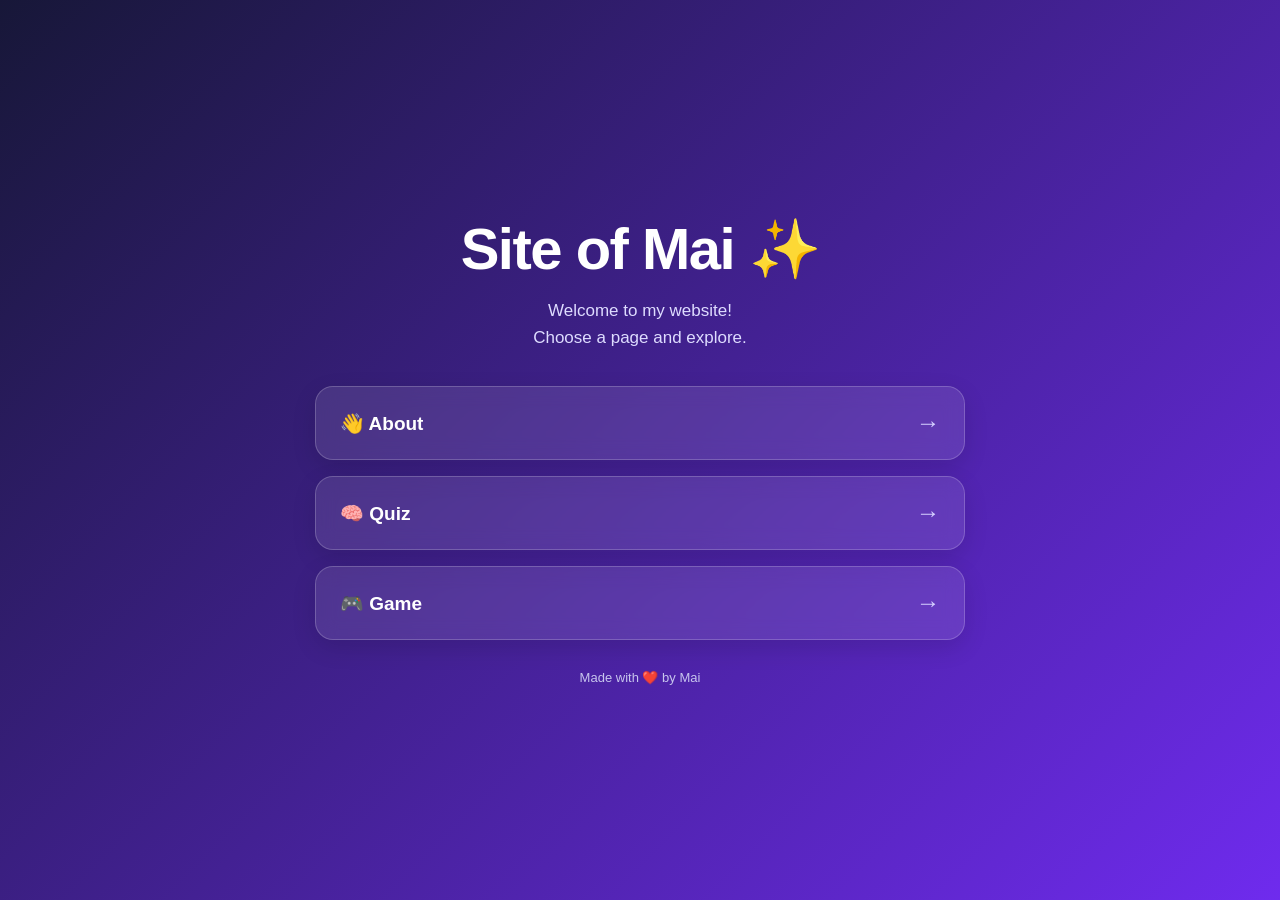
==== commit edfc0ecc: "Clean up: rename index.html to index.html.html" ====
--- a/index.html.html
+++ b/index.html.html
@@ -1,164 +1,219 @@
+    
 <!DOCTYPE html>
-<html lang="ru">
+<html lang="en">
 <head>
   <meta charset="UTF-8">
-  <meta name="viewport" content="width=device-width, initial-scale=1">
-  <title>QuizBattle — Игровой портал</title>
+  <meta name="viewport" content="width=device-width, initial-scale=1.0">
+  <title>Site of Mai</title>
+
   <style>
-    :root {
-      --bg: #0d0d0d;
-      --bg-secondary: #1a1a1a;
-      --fg: #f5f5f5;
-      --muted: #b0b0b0;
-      --accent: #ff6b35;
-      --accent-hover: #e55a2b;
-      --card: #242424;
-      --border: #3a3a3a;
-      --radius: 12px;
-    }
-
-    * { box-sizing: border-box; margin: 0; padding: 0; -webkit-tap-highlight-color: transparent; }
-    html, body { height: 100%; font-family: -apple-system, BlinkMacSystemFont, "Segoe UI", Roboto, Helvetica, Arial, sans-serif; background: var(--bg); color: var(--fg); line-height: 1.5; }
-    .container { max-width: 1200px; margin: 0 auto; padding: 0 20px; }
-
-    header { padding: 20px 0; border-bottom: 1px solid var(--border); margin-bottom: 32px; }
-    .header-content { display: flex; justify-content: space-between; align-items: center; flex-wrap: wrap; gap: 16px; }
-    .logo { font-size: 28px; font-weight: 800; color: var(--accent); letter-spacing: -0.5px; }
-    .nav { display: flex; gap: 20px; }
-    .nav a { color: var(--muted); text-decoration: none; font-size: 14px; transition: color 0.2s; }
-    .nav a:hover { color: var(--fg); }
-    .btn { display: inline-block; padding: 8px 16px; background: var(--accent); color: #fff; border: none; border-radius: 6px; font-size: 13px; font-weight: 600; cursor: pointer; transition: background 0.2s, transform 0.1s; }
-    .btn:hover { background: var(--accent-hover); }
-    .btn:active { transform: scale(0.98); }
-
-    .hero { background: linear-gradient(135deg, var(--bg-secondary) 0%, var(--bg) 100%); border-radius: var(--radius); padding: 40px 32px; margin-bottom: 32px; position: relative; overflow: hidden; }
-    .hero::before { content: ''; position: absolute; top: -50%; right: -20%; width: 500px; height: 500px; background: radial-gradient(circle, rgba(255,107,53,0.15) 0%, transparent 70%); }
-    .hero h1 { font-size: 36px; margin-bottom: 8px; }
-    .hero p { color: var(--muted); font-size: 15px; max-width: 500px; }
-
-    .section-title { font-size: 20px; margin-bottom: 16px; color: var(--fg); }
-    .games-grid { display: grid; grid-template-columns: repeat(auto-fill, minmax(240px, 1fr)); gap: 20px; }
-
-    .game-card { background: var(--card); border: 1px solid var(--border); border-radius: var(--radius); overflow: hidden; transition: transform 0.2s, box-shadow 0.2s; cursor: pointer; }
-    .game-card:hover { transform: translateY(-4px); box-shadow: 0 12px 30px rgba(0,0,0,0.4); }
-    .game-card-img { width: 100%; aspect-ratio: 16/9; background: var(--bg); display: flex; align-items: center; justify-content: center; color: var(--muted); font-size: 12px; text-align: center; padding: 20px; }
-    .game-card-info { padding: 16px; }
-    .game-card-info h3 { font-size: 14px; margin-bottom: 4px; }
-    .game-card-info p { font-size: 11px; color: var(--muted); margin-bottom: 12px; }
-    .game-card-stats { display: flex; justify-content: space-between; align-items: center; font-size: 11px; color: var(--muted); }
-
-    .quiz-banner { background: linear-gradient(135deg, #6a00bf 0%, #0000ff 100%); color: #fff; padding: 12px 20px; border-radius: var(--radius) var(--radius) 0 0; margin: -1px 0 0 0; font-size: 13px; display: flex; justify-content: space-between; align-items: center; }
-
-    @media (max-width: 600px) { .hero h1 { font-size: 28px; } .nav { display: none; } }
+    * {
+      box-sizing: border-box;
+    }
+
+    body {
+      margin: 0;
+      min-height: 100vh;
+      font-family: Arial, Helvetica, sans-serif;
+      color: white;
+      background: linear-gradient(
+        135deg,
+        #171738,
+        #6f2bee,
+        #1769aa,
+        #00e3f3
+      );
+      background-size: 300% 300%;
+      animation: gradient 12s ease infinite;
+      display: flex;
+      justify-content: center;
+      align-items: center;
+      padding: 24px;
+    }
+
+    .container {
+      width: 100%;
+      max-width: 650px;
+      text-align: center;
+    }
+
+    .welcome {
+      margin-bottom: 35px;
+      animation: appear 0.8s ease;
+    }
+
+    .welcome h1 {
+      font-size: clamp(36px, 8vw, 58px);
+      margin: 0 0 14px;
+      font-weight: 800;
+      letter-spacing: -1.5px;
+    }
+
+    .welcome p {
+      color: #dedcff;
+      font-size: 17px;
+      line-height: 1.6;
+      margin: 0;
+    }
+
+    ul {
+      list-style: none;
+      padding: 0;
+      margin: 0;
+      display: grid;
+      gap: 16px;
+    }
+
+    li {
+      animation: appear 0.7s ease both;
+    }
+
+    li:nth-child(2) {
+      animation-delay: 0.12s;
+    }
+
+    li:nth-child(3) {
+      animation-delay: 0.24s;
+    }
+
+    li a {
+      display: flex;
+      align-items: center;
+      justify-content: space-between;
+      gap: 16px;
+      padding: 22px 24px;
+      border: 1px solid rgba(255, 255, 255, 0.2);
+      border-radius: 18px;
+      background: rgba(255, 255, 255, 0.1);
+      color: white;
+      text-decoration: none;
+      font-size: 19px;
+      font-weight: bold;
+      backdrop-filter: blur(10px);
+      box-shadow: 0 8px 24px rgba(0, 0, 0, 0.12);
+      transition:
+        transform 0.25s ease,
+        background 0.25s ease,
+        box-shadow 0.25s ease;
+    }
+
+    li a:hover {
+      transform: translateY(-5px);
+      background: rgba(255, 255, 255, 0.19);
+      box-shadow: 0 14px 32px rgba(0, 0, 0, 0.2);
+    }
+
+    li a:focus-visible {
+      outline: 3px solid white;
+      outline-offset: 4px;
+    }
+
+    .arrow {
+      font-size: 24px;
+      color: #d5d0ff;
+      transition: transform 0.25s ease;
+    }
+
+    li a:hover .arrow {
+      transform: translateX(5px);
+    }
+
+    footer {
+      margin-top: 30px;
+      color: #c7c5ed;
+      font-size: 13px;
+    }
+
+    @keyframes gradient {
+      0% {
+        background-position: 0% 50%;
+      }
+      50% {
+        background-position: 100% 50%;
+      }
+      100% {
+        background-position: 0% 50%;
+      }
+    }
+
+    @keyframes appear {
+      from {
+        opacity: 0;
+        transform: translateY(18px);
+      }
+      to {
+        opacity: 1;
+        transform: translateY(0);
+      }
+    }
+
+    @media (max-width: 480px) {
+      body {
+        padding: 18px;
+      }
+
+      .welcome {
+        margin-bottom: 28px;
+      }
+
+      .welcome p {
+        font-size: 15px;
+      }
+
+      li a {
+        padding: 19px;
+        font-size: 17px;
+      }
+    }
+
+    @media (prefers-reduced-motion: reduce) {
+      *,
+      *::before,
+      *::after {
+        animation: none !important;
+        transition: none !important;
+      }
+    }
   </style>
 </head>
+
 <body>
-  <header>
-    <div class="header-content container">
-      <div class="logo">QuizBattle</div>
-      <nav class="nav">
-        <a href="#games">Игры</a>
-        <a href="#about">О проекте</a>
-      </nav>
-      <button class="btn">Войти</button>
-    </div>
-  </header>
-
   <main class="container">
-    <section class="hero" style="margin-top: 40px;">
-      <h1>QuizBattle</h1>
-      <p>5 вопросов обо мне. Чем быстрее верный ответ, тем больше очков!</p>
-      <button class="btn" style="margin-top: 12px;">Начать игру</button>
-    </section>
-
-    <section style="margin-top: 40px;">
-      <h2 class="section-title">Популярные игры</h2>
-      <div class="games-grid">
-        <article class="game-card">
-          <div class="game-card-img">🎮</div>
-          <div class="game-card-info">
-            <h3>QuizBattle</h3>
-            <p>5 вопросов обо мне. Главное — скорость и память!</p>
-            <div class="game-card-stats">
-              <span>⏱ 30 сек на вопрос</span>
-              <span>🏆 Максимум 5000</span>
-            </div>
-          </div>
-        </article>
-
-        <article class="game-card">
-          <div class="game-card-img">⚔️</div>
-          <div class="game-card-info">
-            <h3>QuizBattle Duels</h3>
-            <p>Две панели, два игрока, один экран. Сражайтесь за очки!</p>
-            <div class="game-card-stats">
-              <span>⏱ Настраиваемо</span>
-              <span>👥 2 игрока</span>
-            </div>
-          </div>
-        </article>
-
-        <article class="game-card">
-          <div class="game-card-img">⚡</div>
-          <div class="game-card-info">
-            <h3>Speed Round</h3>
-            <p>Сколько сможете за 60 секунд? Тестируйте свои знания!</p>
-            <div class="game-card-stats">
-              <span>⏱ 60 сек</span>
-              <span>💯 Бонсы за скорость</span>
-            </div>
-          </div>
-        </article>
-      </div>
-    </section>
+    <header class="welcome">
+      <h1>Site of Mai ✨</h1>
+      <p>Welcome to my website!<br>
+        Choose a page and explore.
+      </p>
+    </header>
+
+    <nav aria-label="Main navigation">
+      <ul>
+        <li>
+          <a href="Lessons/01/about.html">
+            <span>👋 About</span>
+            <span class="arrow">→</span>
+          </a>
+        </li>
+
+        <li>
+          <a href="Lessons/02/quizbattle.html">
+            <span>🧠 Quiz</span>
+            <span class="arrow">→</span>
+          </a>
+        </li>
+
+        <li>
+          <a href="game.html">
+            <span>🎮 Game</span>
+            <span class="arrow">→</span>
+          </a>
+        </li>
+      </ul>
+    </nav>
+
+    <footer>
+      Made with ❤️ by Mai
+    </footer>
   </main>
-
-  <footer style="margin-top: 60px; padding: 40px 0; border-top: 1px solid var(--border); color: var(--muted);">
-    <div class="container">
-      <p>QuizBattle · Игровой портал · Создано с любовью к квизам</p>
-    </div>
-  </footer>
-
-  <script>
-    document.addEventListener('DOMContentLoaded', function () {
-      const startBtn = document.querySelector('.hero .btn');
-      if (startBtn) {
-        startBtn.addEventListener('click', function () {
-          const hero = document.querySelector('.hero');
-          const gameSection = document.querySelector('#game-section');
-          if (hero) hero.style.display = 'none';
-          if (gameSection) gameSection.style.display = 'block';
-        });
-      }
-
-      const navLinks = document.querySelectorAll('.nav a');
-      navLinks.forEach(link => {
-        link.addEventListener('click', function (e) {
-          e.preventDefault();
-          const targetId = this.getAttribute('href').substring(1);
-          const targetSection = document.getElementById(targetId);
-          if (targetSection) targetSection.scrollIntoView({ behavior: 'smooth' });
-        });
-      });
-
-      const gameCards = document.querySelectorAll('.game-card');
-      gameCards.forEach(card => {
-        card.addEventListener('click', function () {
-          const title = this.querySelector('.game-card-info h3').textContent;
-          const stats = this.querySelector('.game-card-stats');
-          if (stats) { stats.style.color = '#ff6b35'; setTimeout(() => stats.style.color = '#b0b0b0', 1500); }
-          console.log(`Selected game: ${title}`);
-        });
-      });
-
-      document.addEventListener('keydown', function (e) {
-        if (e.key === 'Escape') {
-          const hero = document.querySelector('.hero');
-          const gameSection = document.querySelector('#game-section');
-          if (gameSection && gameSection.style.display !== 'none') { gameSection.style.display = 'none'; if (hero) hero.style.display = 'block'; }
-        }
-      });
-    });
-  </script>
 </body>
 </html>
